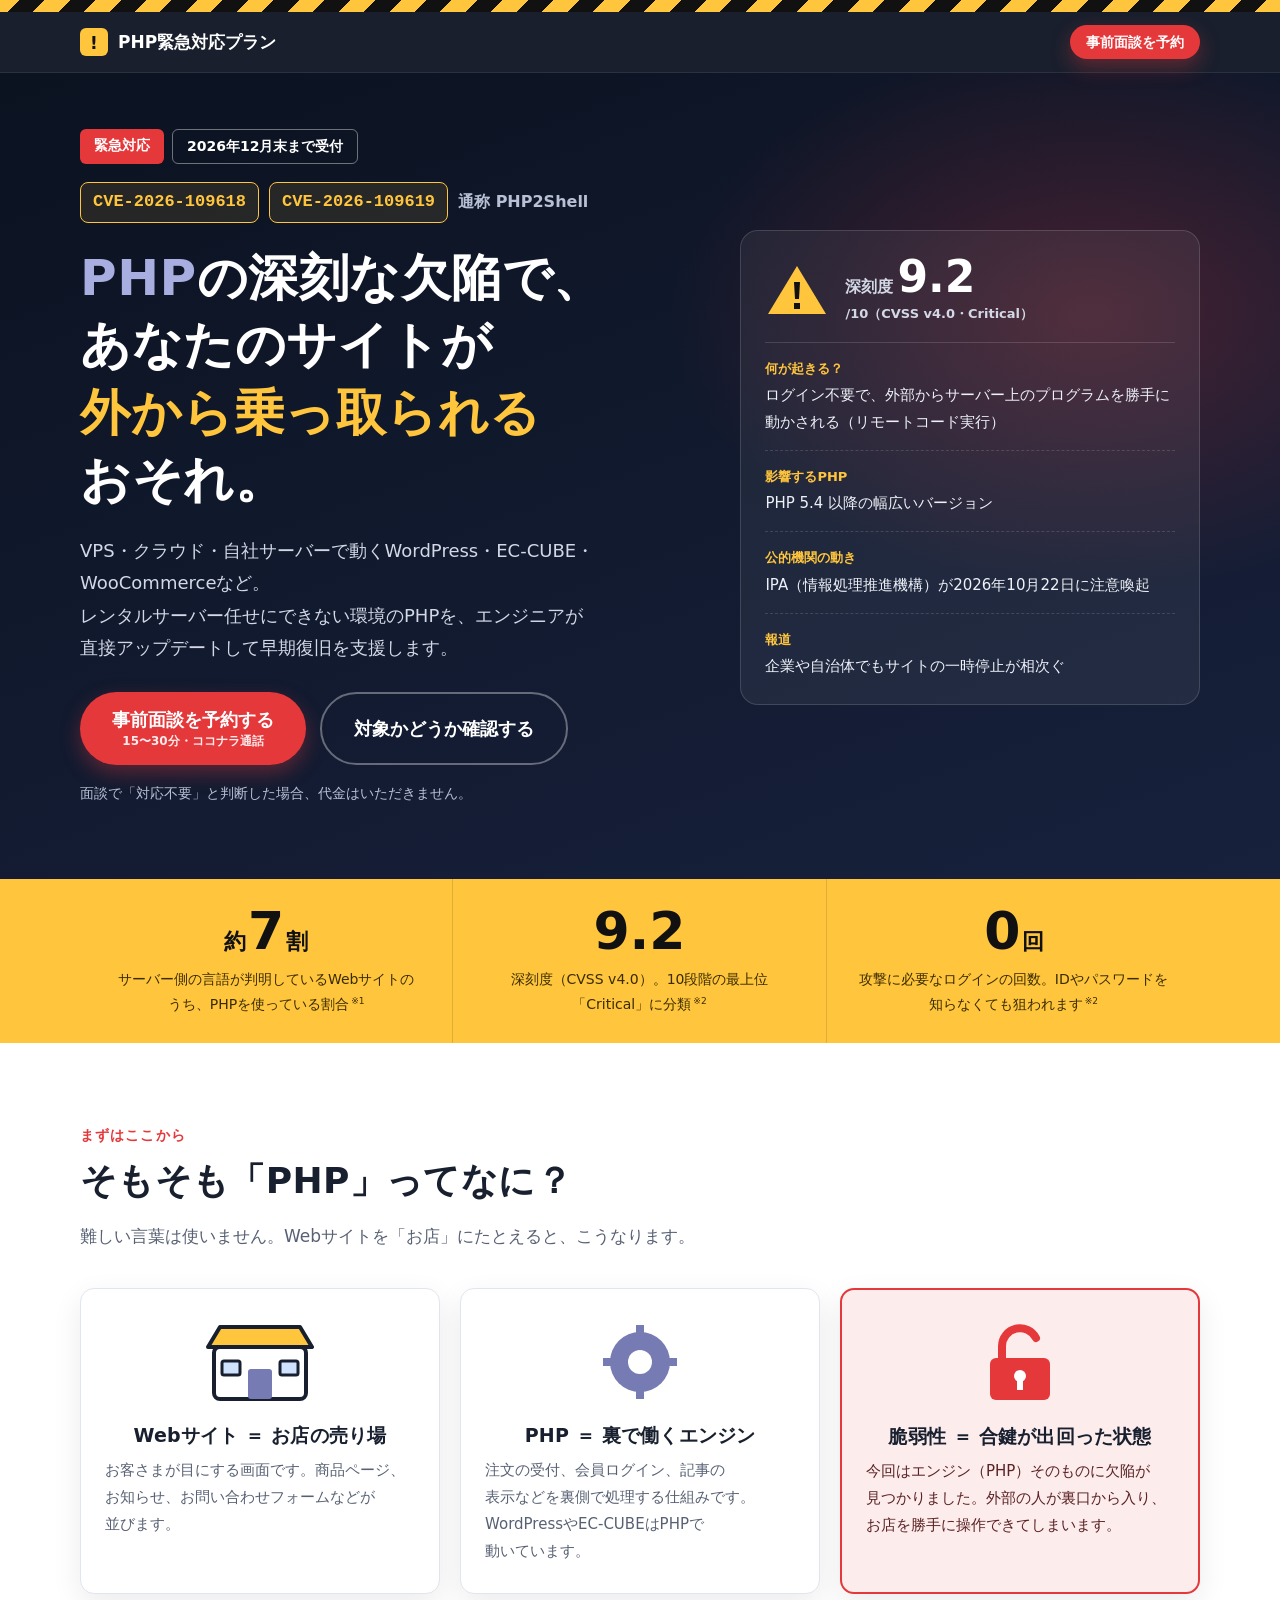
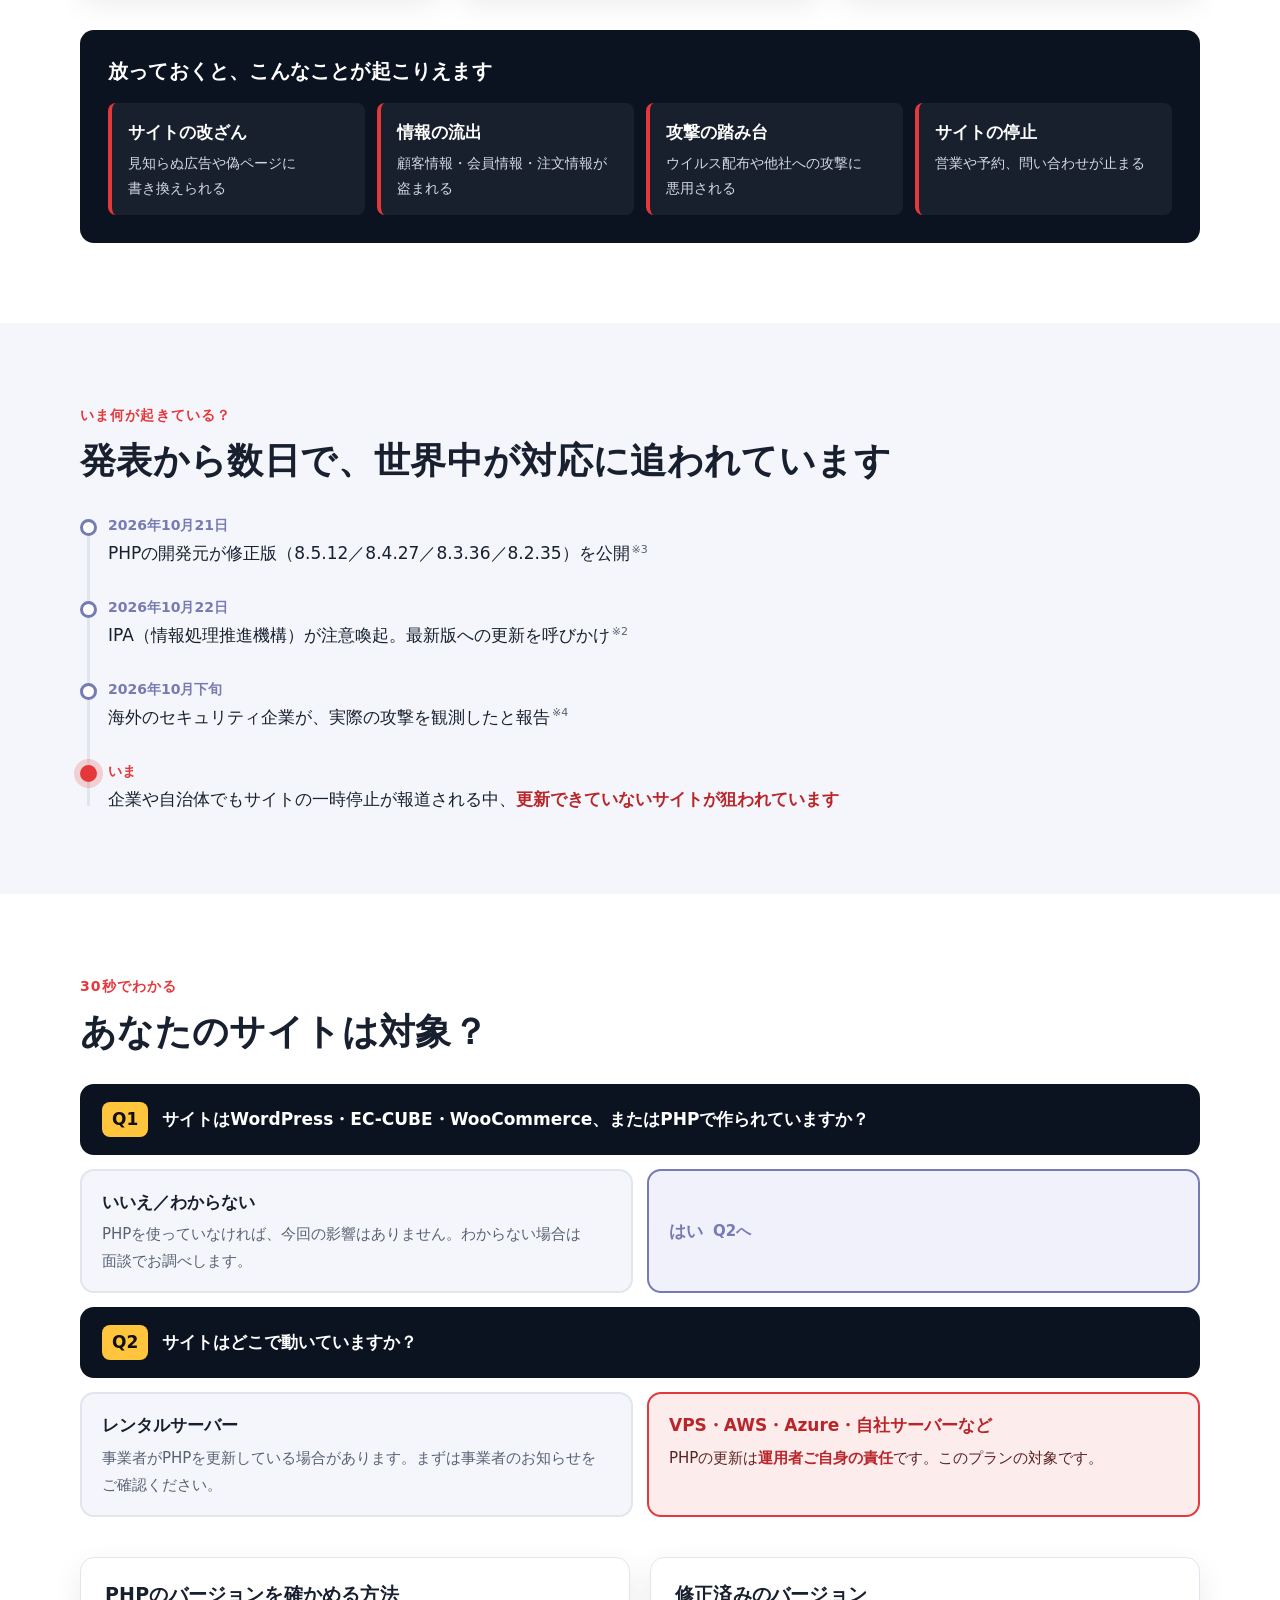
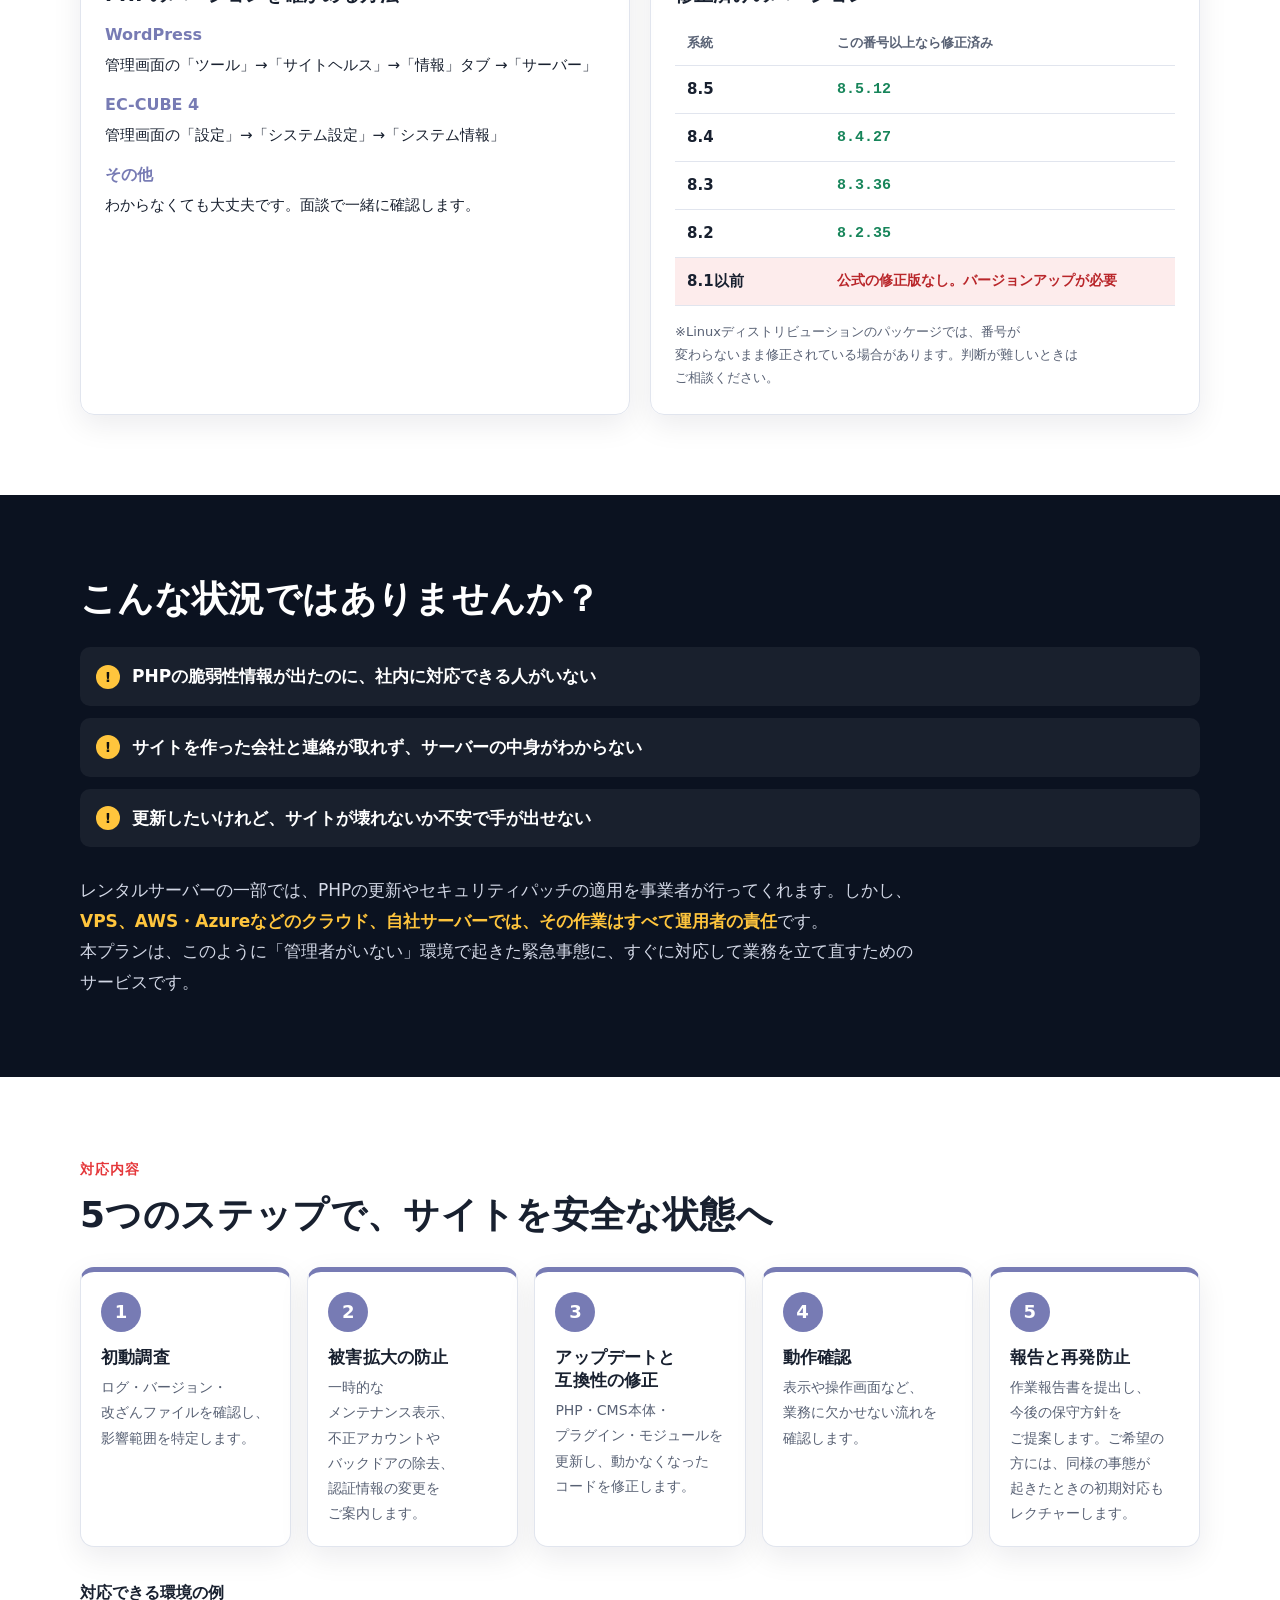
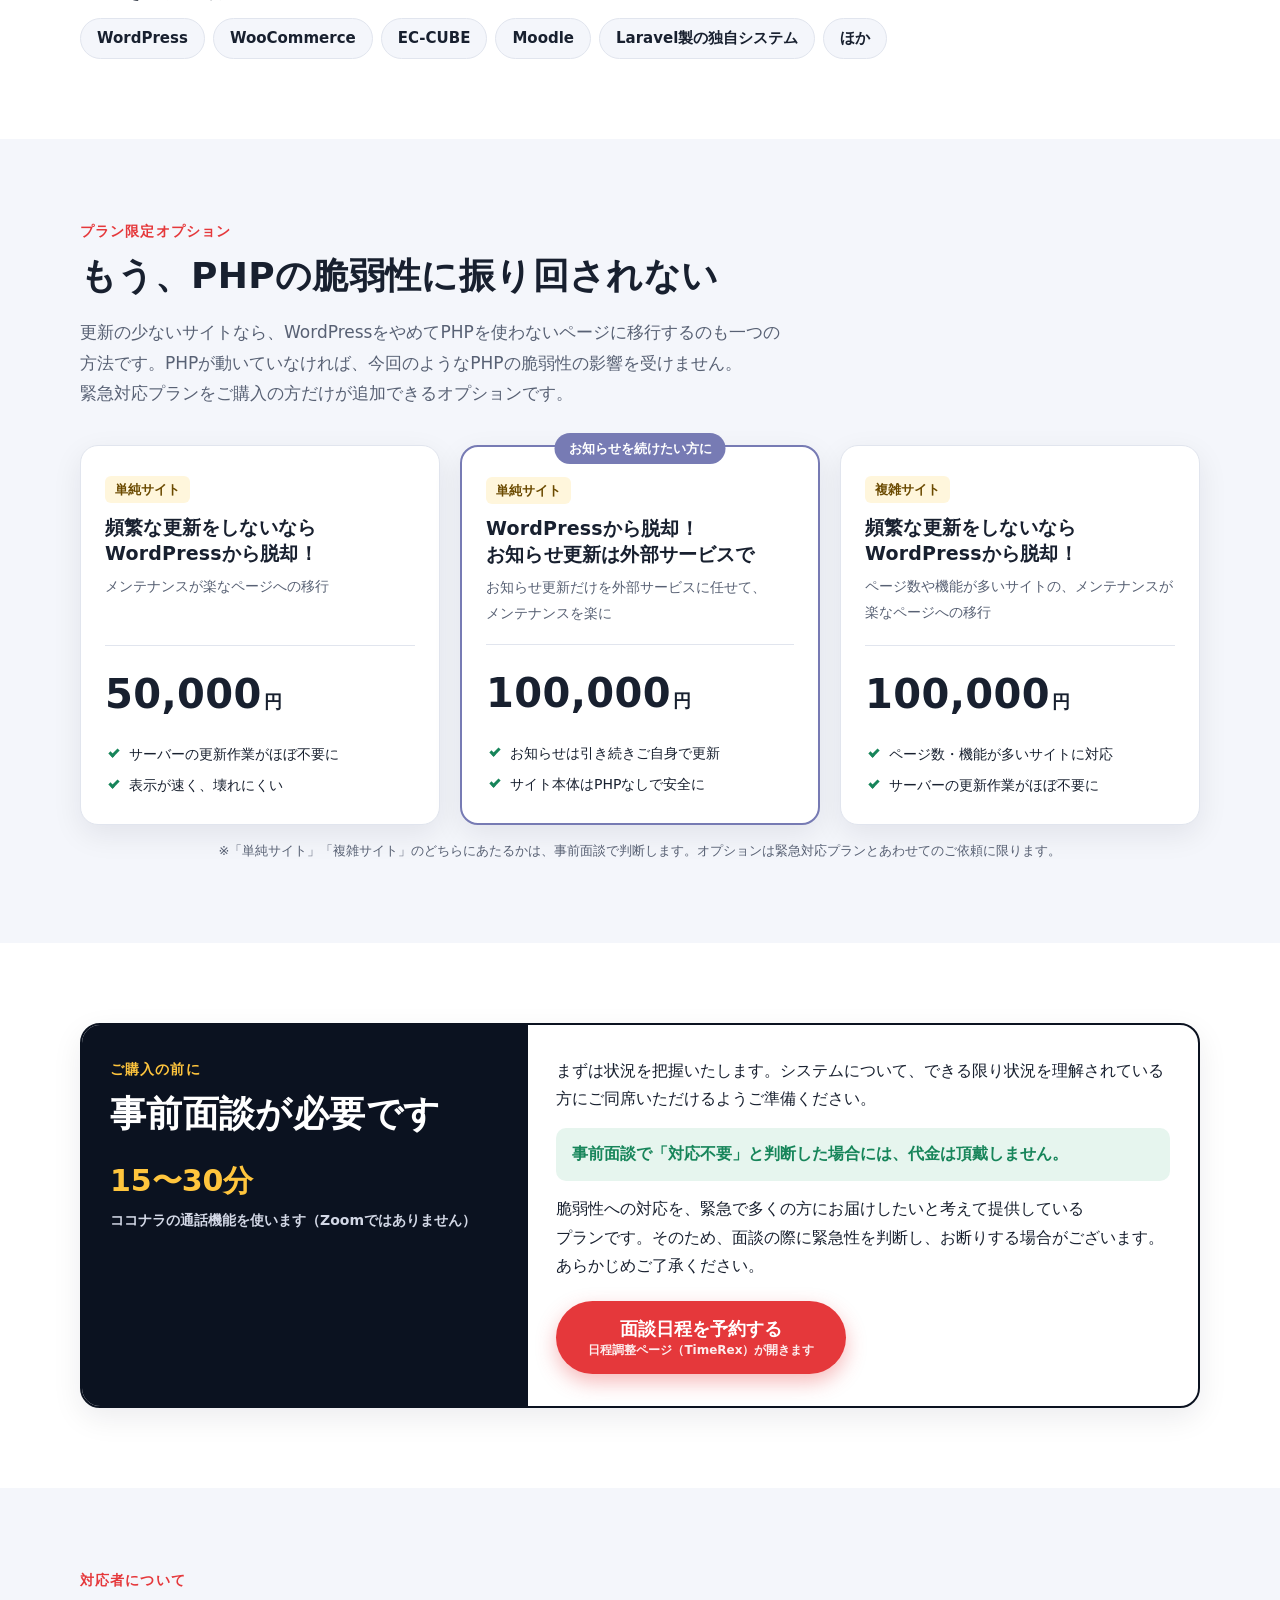
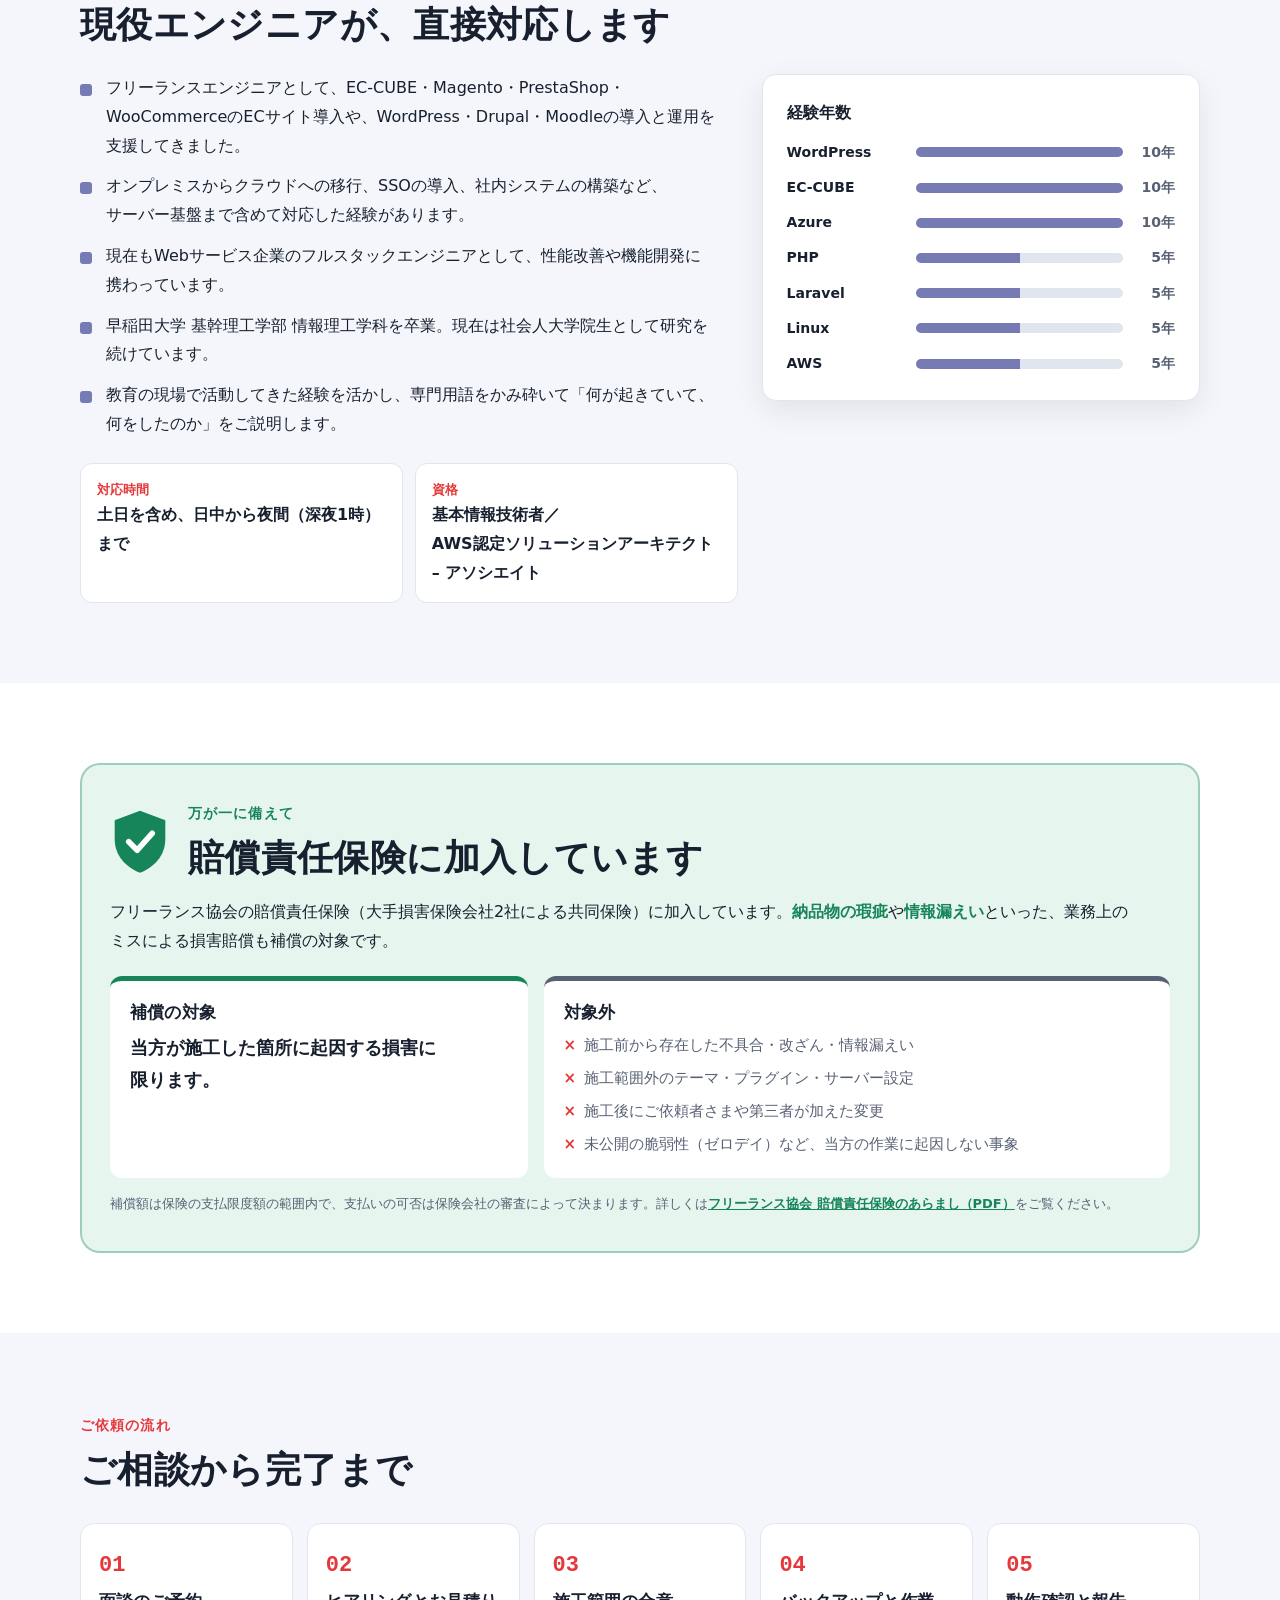
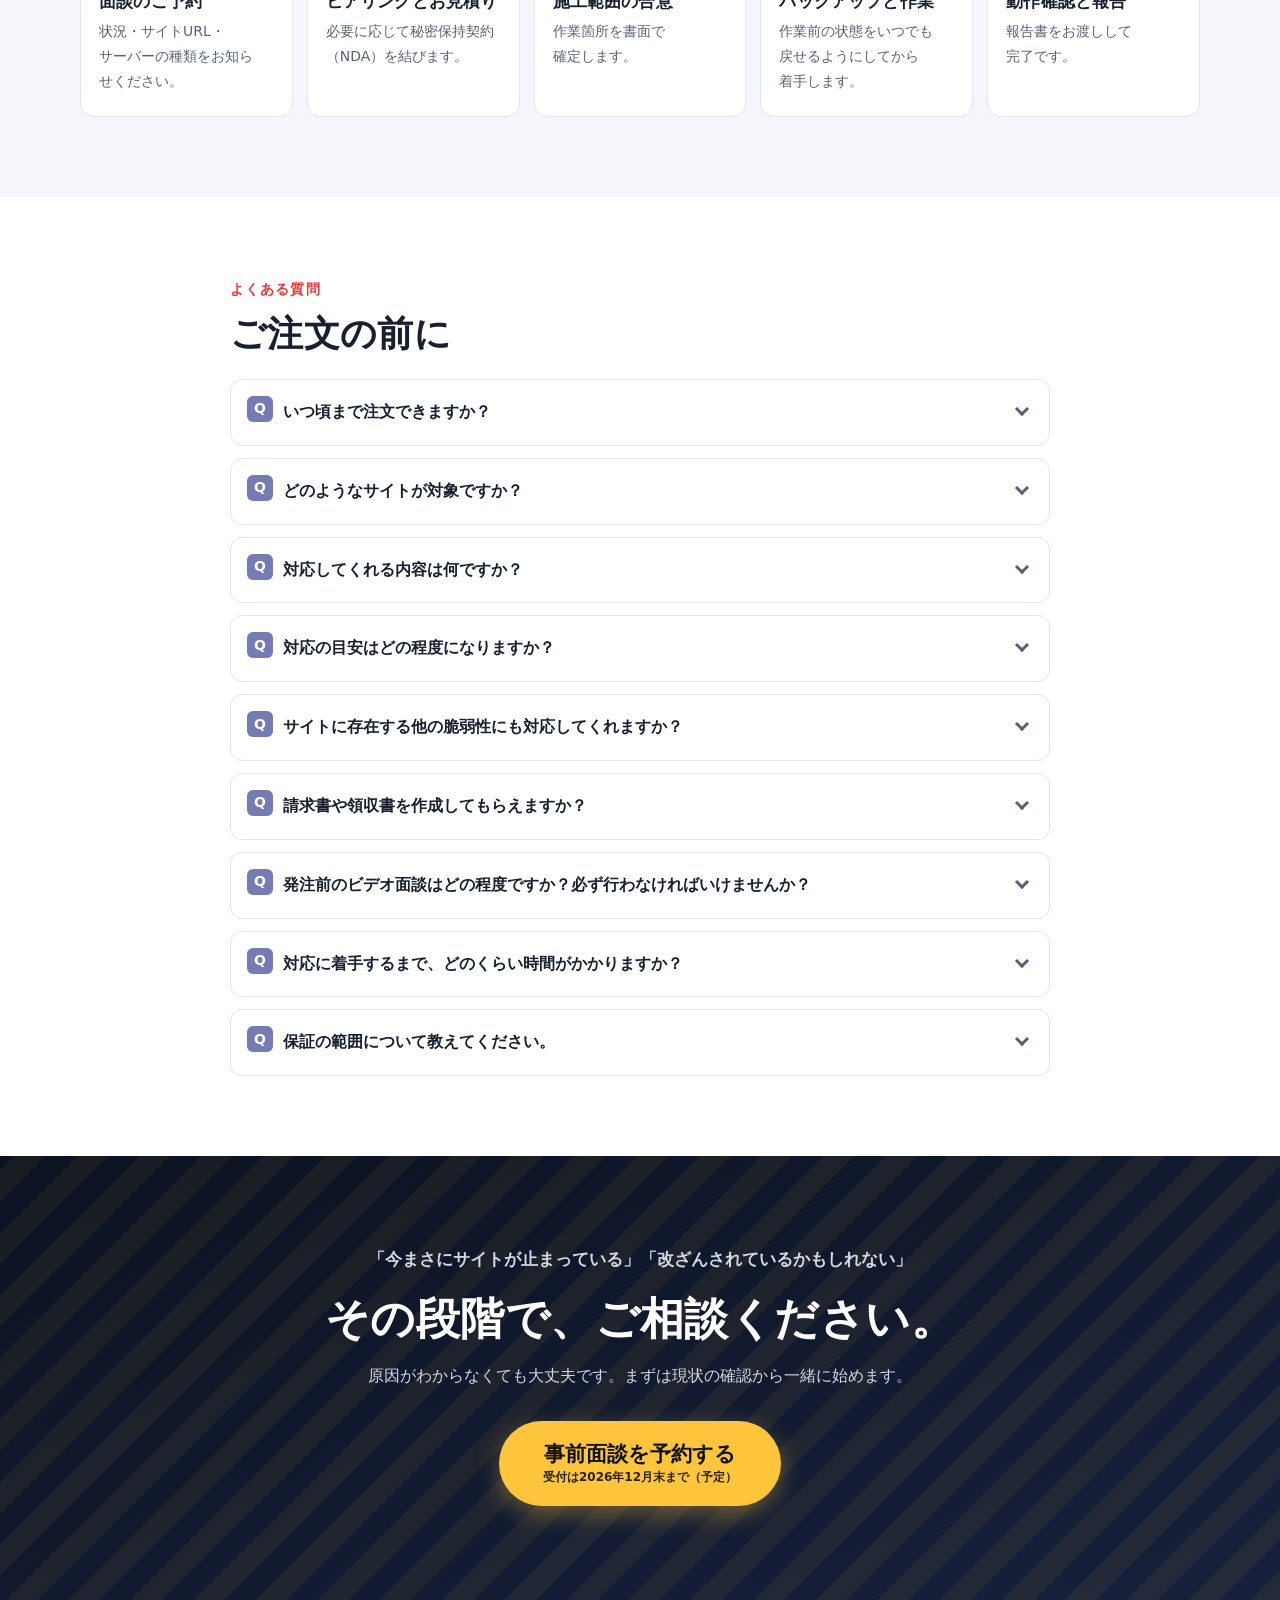
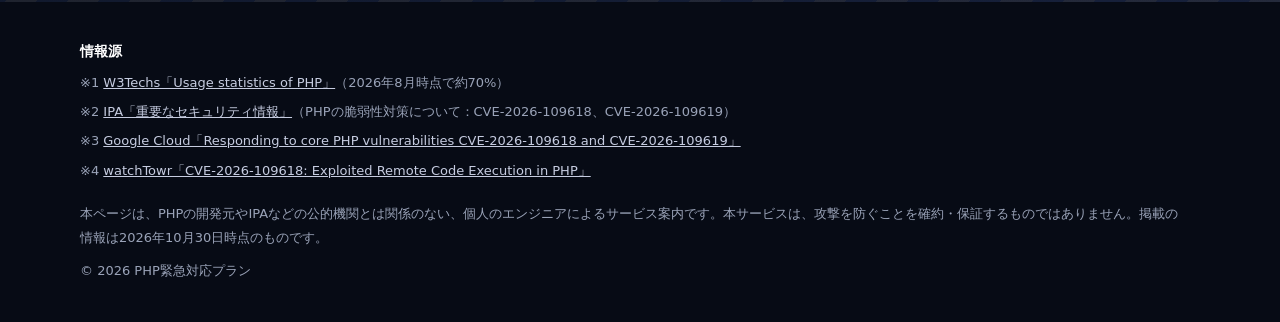
==== index.html @ 7d3df24c "PHP脆弱性（PHP2Shell）緊急対応プランのランディングページを追加 JavaScriptを使わない静的サイト。CSPでスクリプト実行・外部読み込み・外部送信を禁止。  Co-Authored-" ====
<!doctype html>
<html lang="ja">
<head>
<meta charset="utf-8">
<meta name="viewport" content="width=device-width, initial-scale=1">
<meta http-equiv="Content-Security-Policy" content="default-src 'none'; style-src 'self'; img-src 'self'; script-src 'none'; object-src 'none'; frame-src 'none'; connect-src 'none'; font-src 'none'; media-src 'none'; manifest-src 'none'; worker-src 'none'; base-uri 'none'; form-action 'none'; upgrade-insecure-requests">
<meta name="referrer" content="strict-origin-when-cross-origin">
<meta name="format-detection" content="telephone=no">
<title>PHP脆弱性 緊急対応プラン｜PHP2Shell（CVE-2026-109618／CVE-2026-109619）</title>
<meta name="description" content="PHPの深刻な脆弱性「PHP2Shell」（CVE-2026-109618、CVE-2026-109619）への緊急対応プラン。VPS・クラウド・自社サーバーで動くWordPress、EC-CUBE、WooCommerceなどのPHPを、エンジニアが直接アップデートして早期復旧を支援します。">
<meta property="og:type" content="website">
<meta property="og:title" content="PHP脆弱性 緊急対応プラン｜PHP2Shell">
<meta property="og:description" content="VPS・クラウド・自社サーバーで動くWordPress／EC-CUBE／WooCommerceのPHPを、エンジニアが直接アップデート。賠償責任保険加入済み。">
<meta property="og:url" content="https://kackey621.github.io/php2shell-emergency/">
<meta property="og:image" content="https://kackey621.github.io/php2shell-emergency/assets/ogp.png">
<meta property="og:locale" content="ja_JP">
<meta name="twitter:card" content="summary_large_image">
<link rel="icon" href="assets/favicon.svg" type="image/svg+xml">
<link rel="stylesheet" href="style.css">
</head>
<body>

<div class="stripe" aria-hidden="true"></div>

<header class="site-header">
  <div class="wrap header-inner">
    <a class="logo" href="#top"><span class="logo-mark" aria-hidden="true">!</span>PHP緊急対応プラン</a>
    <a class="btn btn-sm btn-red" href="https://timerex.net/s/a.kusama_002f/bc2dfae4" target="_blank" rel="noopener noreferrer">事前面談を予約</a>
  </div>
</header>

<main id="top">

  <!-- ヒーロー -->
  <section class="hero">
    <div class="wrap hero-grid">
      <div class="hero-copy">
        <p class="hero-badges">
          <span class="tag tag-red">緊急対応</span>
          <span class="tag tag-outline">2026年12月末まで受付</span>
        </p>
        <p class="cve-row">
          <span class="cve">CVE-2026-109618</span>
          <span class="cve">CVE-2026-109619</span>
          <span class="cve-alias">通称 PHP2Shell</span>
        </p>
        <h1><span class="nb"><span class="php">PHP</span>の深刻な欠陥で、</span><span class="nb">あなたのサイトが</span><span class="nb"><em>外から乗っ取られる</em>おそれ。</span></h1>
        <p class="hero-lead">VPS・クラウド・自社サーバーで動くWordPress・EC-CUBE・WooCommerceなど。<br class="pc">レンタルサーバー任せにできない環境のPHPを、エンジニアが直接アップデートして早期復旧を支援します。</p>
        <div class="hero-cta">
          <a class="btn btn-lg btn-red" href="https://timerex.net/s/a.kusama_002f/bc2dfae4" target="_blank" rel="noopener noreferrer">事前面談を予約する<small>15〜30分・ココナラ通話</small></a>
          <a class="btn btn-lg btn-ghost" href="#check">対象かどうか確認する</a>
        </div>
        <p class="hero-note">面談で「対応不要」と判断した場合、代金はいただきません。</p>
      </div>

      <aside class="alert-card" aria-label="脆弱性の概要">
        <div class="alert-head">
          <svg class="alert-icon" viewBox="0 0 64 56" aria-hidden="true"><path class="tri" d="M32 4 61 52H3Z"/><path class="bang" d="M29 20h6l-1 17h-4zM29 41h6v6h-6z"/></svg>
          <p>深刻度<strong>9.2</strong><span>/10（CVSS v4.0・Critical）</span></p>
        </div>
        <dl class="alert-list">
          <div><dt>何が起きる？</dt><dd>ログイン不要で、外部からサーバー上のプログラムを勝手に動かされる（リモートコード実行）</dd></div>
          <div><dt>影響するPHP</dt><dd>PHP 5.4 以降の幅広いバージョン</dd></div>
          <div><dt>公的機関の動き</dt><dd>IPA（情報処理推進機構）が2026年10月22日に注意喚起</dd></div>
          <div><dt>報道</dt><dd>企業や自治体でもサイトの一時停止が相次ぐ</dd></div>
        </dl>
      </aside>
    </div>
  </section>

  <!-- 数字 -->
  <section class="stats" aria-label="数字で見る状況">
    <div class="wrap stats-grid">
      <div class="stat"><p class="stat-num">約<b>7</b>割</p><p class="stat-label">サーバー側の言語が判明しているWebサイトのうち、PHPを使っている割合<sup><a href="#src-w3techs">※1</a></sup></p></div>
      <div class="stat"><p class="stat-num"><b>9.2</b></p><p class="stat-label">深刻度（CVSS v4.0）。10段階の最上位「Critical」に分類<sup><a href="#src-ipa">※2</a></sup></p></div>
      <div class="stat"><p class="stat-num"><b>0</b>回</p><p class="stat-label">攻撃に必要なログインの回数。IDやパスワードを知らなくても狙われます<sup><a href="#src-ipa">※2</a></sup></p></div>
    </div>
  </section>

  <!-- PHPとは -->
  <section class="section" id="about">
    <div class="wrap">
      <p class="eyebrow">まずはここから</p>
      <h2>そもそも「PHP」ってなに？</h2>
      <p class="section-lead">難しい言葉は使いません。Webサイトを「お店」にたとえると、こうなります。</p>
      <div class="explain-grid">
        <article class="explain">
          <svg viewBox="0 0 120 90" aria-hidden="true"><rect class="s-line" x="14" y="30" width="92" height="52" rx="6"/><path class="s-amber" d="M8 30 20 10h80l12 20Z"/><rect class="s-fill" x="48" y="52" width="24" height="30" rx="3"/><rect class="s-fill2" x="22" y="44" width="18" height="14" rx="2"/><rect class="s-fill2" x="80" y="44" width="18" height="14" rx="2"/></svg>
          <h3>Webサイト ＝ お店の売り場</h3>
          <p>お客さまが目にする画面です。商品ページ、お知らせ、お問い合わせフォームなどが並びます。</p>
        </article>
        <article class="explain">
          <svg viewBox="0 0 120 90" aria-hidden="true"><circle class="s-php" cx="60" cy="45" r="30"/><circle class="s-white" cx="60" cy="45" r="12"/><path class="s-php" d="M56 8h8v10h-8zM56 72h8v10h-8zM23 41h10v8H23zM87 41h10v8H87z"/></svg>
          <h3>PHP ＝ 裏で働くエンジン</h3>
          <p>注文の受付、会員ログイン、記事の表示などを裏側で処理する仕組みです。WordPressやEC-CUBEはPHPで動いています。</p>
        </article>
        <article class="explain explain-danger">
          <svg viewBox="0 0 120 90" aria-hidden="true"><rect class="s-red" x="30" y="40" width="60" height="42" rx="6"/><path class="s-red-line" d="M42 40V28a18 18 0 0 1 34-8"/><circle class="s-white" cx="60" cy="58" r="6"/><path class="s-white" d="M57 60h6v12h-6z"/></svg>
          <h3>脆弱性 ＝ 合鍵が出回った状態</h3>
          <p>今回はエンジン（PHP）そのものに欠陥が見つかりました。外部の人が裏口から入り、お店を勝手に操作できてしまいます。</p>
        </article>
      </div>

      <div class="risk-box">
        <h3>放っておくと、こんなことが起こりえます</h3>
        <ul class="risk-list">
          <li><b>サイトの改ざん</b>見知らぬ広告や偽ページに書き換えられる</li>
          <li><b>情報の流出</b>顧客情報・会員情報・注文情報が盗まれる</li>
          <li><b>攻撃の踏み台</b>ウイルス配布や他社への攻撃に悪用される</li>
          <li><b>サイトの停止</b>営業や予約、問い合わせが止まる</li>
        </ul>
      </div>
    </div>
  </section>

  <!-- タイムライン -->
  <section class="section section-tint">
    <div class="wrap">
      <p class="eyebrow">いま何が起きている？</p>
      <h2>発表から数日で、世界中が対応に追われています</h2>
      <ol class="timeline">
        <li><time datetime="2026-10-21">2026年10月21日</time><p>PHPの開発元が修正版（8.5.12／8.4.27／8.3.36／8.2.35）を公開<sup><a href="#src-fix">※3</a></sup></p></li>
        <li><time datetime="2026-10-22">2026年10月22日</time><p>IPA（情報処理推進機構）が注意喚起。最新版への更新を呼びかけ<sup><a href="#src-ipa">※2</a></sup></p></li>
        <li><time datetime="2026-10">2026年10月下旬</time><p>海外のセキュリティ企業が、実際の攻撃を観測したと報告<sup><a href="#src-watchtowr">※4</a></sup></p></li>
        <li class="now"><time>いま</time><p>企業や自治体でもサイトの一時停止が報道される中、<b>更新できていないサイトが狙われています</b></p></li>
      </ol>
    </div>
  </section>

  <!-- 対象チェック -->
  <section class="section" id="check">
    <div class="wrap">
      <p class="eyebrow">30秒でわかる</p>
      <h2>あなたのサイトは対象？</h2>
      <div class="flow">
        <div class="flow-q"><span class="flow-num">Q1</span>サイトはWordPress・EC-CUBE・WooCommerce、またはPHPで作られていますか？</div>
        <div class="flow-branch">
          <div class="flow-a flow-ok"><b>いいえ／わからない</b>PHPを使っていなければ、今回の影響はありません。わからない場合は面談でお調べします。</div>
          <div class="flow-a flow-next"><b>はい</b>Q2へ</div>
        </div>
        <div class="flow-q"><span class="flow-num">Q2</span>サイトはどこで動いていますか？</div>
        <div class="flow-branch">
          <div class="flow-a flow-ok"><b>レンタルサーバー</b>事業者がPHPを更新している場合があります。まずは事業者のお知らせをご確認ください。</div>
          <div class="flow-a flow-alert"><b>VPS・AWS・Azure・自社サーバーなど</b>PHPの更新は<em>運用者ご自身の責任</em>です。このプランの対象です。</div>
        </div>
      </div>

      <div class="version-grid">
        <div class="version-card">
          <h3>PHPのバージョンを確かめる方法</h3>
          <dl class="howto">
            <dt>WordPress</dt><dd>管理画面の「ツール」→「サイトヘルス」→「情報」タブ →「サーバー」</dd>
            <dt>EC-CUBE 4</dt><dd>管理画面の「設定」→「システム設定」→「システム情報」</dd>
            <dt>その他</dt><dd>わからなくても大丈夫です。面談で一緒に確認します。</dd>
          </dl>
        </div>
        <div class="version-card">
          <h3>修正済みのバージョン</h3>
          <table class="vtable">
            <thead><tr><th scope="col">系統</th><th scope="col">この番号以上なら修正済み</th></tr></thead>
            <tbody>
              <tr><td>8.5</td><td>8.5.12</td></tr>
              <tr><td>8.4</td><td>8.4.27</td></tr>
              <tr><td>8.3</td><td>8.3.36</td></tr>
              <tr><td>8.2</td><td>8.2.35</td></tr>
              <tr class="bad"><td>8.1以前</td><td>公式の修正版なし。バージョンアップが必要</td></tr>
            </tbody>
          </table>
          <p class="fine">※Linuxディストリビューションのパッケージでは、番号が変わらないまま修正されている場合があります。判断が難しいときはご相談ください。</p>
        </div>
      </div>
    </div>
  </section>

  <!-- こんな状況 -->
  <section class="section section-dark">
    <div class="wrap">
      <h2>こんな状況ではありませんか？</h2>
      <ul class="worry-list">
        <li>PHPの脆弱性情報が出たのに、社内に対応できる人がいない</li>
        <li>サイトを作った会社と連絡が取れず、サーバーの中身がわからない</li>
        <li>更新したいけれど、サイトが壊れないか不安で手が出せない</li>
      </ul>
      <p class="dark-lead">レンタルサーバーの一部では、PHPの更新やセキュリティパッチの適用を事業者が行ってくれます。しかし、<strong>VPS、AWS・Azureなどのクラウド、自社サーバーでは、その作業はすべて運用者の責任</strong>です。<br>本プランは、このように「管理者がいない」環境で起きた緊急事態に、すぐに対応して業務を立て直すためのサービスです。</p>
    </div>
  </section>

  <!-- 対応内容 -->
  <section class="section" id="service">
    <div class="wrap">
      <p class="eyebrow">対応内容</p>
      <h2>5つのステップで、サイトを安全な状態へ</h2>
      <ol class="steps">
        <li><span class="step-num">1</span><div><h3>初動調査</h3><p>ログ・バージョン・改ざんファイルを確認し、影響範囲を特定します。</p></div></li>
        <li><span class="step-num">2</span><div><h3>被害拡大の防止</h3><p>一時的なメンテナンス表示、不正アカウントやバックドアの除去、認証情報の変更をご案内します。</p></div></li>
        <li><span class="step-num">3</span><div><h3>アップデートと互換性の修正</h3><p>PHP・CMS本体・プラグイン・モジュールを更新し、動かなくなったコードを修正します。</p></div></li>
        <li><span class="step-num">4</span><div><h3>動作確認</h3><p>表示や操作画面など、業務に欠かせない流れを確認します。</p></div></li>
        <li><span class="step-num">5</span><div><h3>報告と再発防止</h3><p>作業報告書を提出し、今後の保守方針をご提案します。ご希望の方には、同様の事態が起きたときの初期対応もレクチャーします。</p></div></li>
      </ol>
      <div class="env">
        <p class="env-title">対応できる環境の例</p>
        <ul class="chips">
          <li>WordPress</li><li>WooCommerce</li><li>EC-CUBE</li><li>Moodle</li><li>Laravel製の独自システム</li><li>ほか</li>
        </ul>
      </div>
    </div>
  </section>

  <!-- オプション -->
  <section class="section section-tint" id="options">
    <div class="wrap">
      <p class="eyebrow">プラン限定オプション</p>
      <h2>もう、PHPの脆弱性に振り回されない</h2>
      <p class="section-lead">更新の少ないサイトなら、WordPressをやめてPHPを使わないページに移行するのも一つの方法です。PHPが動いていなければ、今回のようなPHPの脆弱性の影響を受けません。<br>緊急対応プランをご購入の方だけが追加できるオプションです。</p>
      <div class="price-grid">
        <article class="price-card">
          <p class="price-type">単純サイト</p>
          <h3>頻繁な更新をしないなら<br>WordPressから脱却！</h3>
          <p class="price-sub">メンテナンスが楽なページへの移行</p>
          <p class="price"><b>50,000</b>円</p>
          <ul class="price-points"><li>サーバーの更新作業がほぼ不要に</li><li>表示が速く、壊れにくい</li></ul>
        </article>
        <article class="price-card price-featured">
          <p class="price-ribbon">お知らせを続けたい方に</p>
          <p class="price-type">単純サイト</p>
          <h3>WordPressから脱却！<br>お知らせ更新は外部サービスで</h3>
          <p class="price-sub">お知らせ更新だけを外部サービスに任せて、メンテナンスを楽に</p>
          <p class="price"><b>100,000</b>円</p>
          <ul class="price-points"><li>お知らせは引き続きご自身で更新</li><li>サイト本体はPHPなしで安全に</li></ul>
        </article>
        <article class="price-card">
          <p class="price-type">複雑サイト</p>
          <h3>頻繁な更新をしないなら<br>WordPressから脱却！</h3>
          <p class="price-sub">ページ数や機能が多いサイトの、メンテナンスが楽なページへの移行</p>
          <p class="price"><b>100,000</b>円</p>
          <ul class="price-points"><li>ページ数・機能が多いサイトに対応</li><li>サーバーの更新作業がほぼ不要に</li></ul>
        </article>
      </div>
      <p class="fine center">※「単純サイト」「複雑サイト」のどちらにあたるかは、事前面談で判断します。オプションは緊急対応プランとあわせてのご依頼に限ります。</p>
    </div>
  </section>

  <!-- 事前面談 -->
  <section class="section" id="interview">
    <div class="wrap">
      <div class="interview">
        <div class="interview-head">
          <p class="eyebrow">ご購入の前に</p>
          <h2>事前面談が必要です</h2>
          <p class="interview-time">15〜30分<span>ココナラの通話機能を使います（Zoomではありません）</span></p>
        </div>
        <div class="interview-body">
          <p>まずは状況を把握いたします。システムについて、できる限り状況を理解されている方にご同席いただけるようご準備ください。</p>
          <p class="interview-free">事前面談で「対応不要」と判断した場合には、代金は頂戴しません。</p>
          <p>脆弱性への対応を、緊急で多くの方にお届けしたいと考えて提供しているプランです。そのため、面談の際に緊急性を判断し、お断りする場合がございます。あらかじめご了承ください。</p>
          <a class="btn btn-lg btn-red" href="https://timerex.net/s/a.kusama_002f/bc2dfae4" target="_blank" rel="noopener noreferrer">面談日程を予約する<small>日程調整ページ（TimeRex）が開きます</small></a>
        </div>
      </div>
    </div>
  </section>

  <!-- 対応者 -->
  <section class="section section-tint" id="profile">
    <div class="wrap">
      <p class="eyebrow">対応者について</p>
      <h2>現役エンジニアが、直接対応します</h2>
      <div class="profile-grid">
        <div class="profile-main">
          <ul class="profile-list">
            <li>フリーランスエンジニアとして、EC-CUBE・Magento・PrestaShop・WooCommerceのECサイト導入や、WordPress・Drupal・Moodleの導入と運用を支援してきました。</li>
            <li>オンプレミスからクラウドへの移行、SSOの導入、社内システムの構築など、サーバー基盤まで含めて対応した経験があります。</li>
            <li>現在もWebサービス企業のフルスタックエンジニアとして、性能改善や機能開発に携わっています。</li>
            <li>早稲田大学 基幹理工学部 情報理工学科を卒業。現在は社会人大学院生として研究を続けています。</li>
            <li>教育の現場で活動してきた経験を活かし、専門用語をかみ砕いて「何が起きていて、何をしたのか」をご説明します。</li>
          </ul>
          <div class="profile-facts">
            <div><p class="fact-label">対応時間</p><p class="fact-value">土日を含め、日中から夜間（深夜1時）まで</p></div>
            <div><p class="fact-label">資格</p><p class="fact-value">基本情報技術者／AWS認定ソリューションアーキテクト – アソシエイト</p></div>
          </div>
        </div>
        <div class="skill-card">
          <p class="skill-title">経験年数</p>
          <ul class="skills">
            <li><span>WordPress</span><span class="bar bar-10"></span><b>10年</b></li>
            <li><span>EC-CUBE</span><span class="bar bar-10"></span><b>10年</b></li>
            <li><span>Azure</span><span class="bar bar-10"></span><b>10年</b></li>
            <li><span>PHP</span><span class="bar bar-5"></span><b>5年</b></li>
            <li><span>Laravel</span><span class="bar bar-5"></span><b>5年</b></li>
            <li><span>Linux</span><span class="bar bar-5"></span><b>5年</b></li>
            <li><span>AWS</span><span class="bar bar-5"></span><b>5年</b></li>
          </ul>
        </div>
      </div>
    </div>
  </section>

  <!-- 保険 -->
  <section class="section" id="insurance">
    <div class="wrap">
      <div class="insurance">
        <div class="insurance-head">
          <svg class="shield" viewBox="0 0 64 72" aria-hidden="true"><path class="sh" d="M32 3 59 13v20c0 18-12 30-27 36C17 63 5 51 5 33V13Z"/><path class="ck" d="m20 36 9 9 16-18"/></svg>
          <div>
            <p class="eyebrow">万が一に備えて</p>
            <h2>賠償責任保険に加入しています</h2>
          </div>
        </div>
        <p>フリーランス協会の賠償責任保険（大手損害保険会社2社による共同保険）に加入しています。<strong>納品物の瑕疵</strong>や<strong>情報漏えい</strong>といった、業務上のミスによる損害賠償も補償の対象です。</p>
        <div class="cover-grid">
          <div class="cover cover-yes">
            <h3>補償の対象</h3>
            <p>当方が施工した箇所に起因する損害に限ります。</p>
          </div>
          <div class="cover cover-no">
            <h3>対象外</h3>
            <ul>
              <li>施工前から存在した不具合・改ざん・情報漏えい</li>
              <li>施工範囲外のテーマ・プラグイン・サーバー設定</li>
              <li>施工後にご依頼者さまや第三者が加えた変更</li>
              <li>未公開の脆弱性（ゼロデイ）など、当方の作業に起因しない事象</li>
            </ul>
          </div>
        </div>
        <p class="fine">補償額は保険の支払限度額の範囲内で、支払いの可否は保険会社の審査によって決まります。詳しくは<a href="https://www.freelance-jp.org/pdf/aramashi.pdf" target="_blank" rel="noopener noreferrer">フリーランス協会 賠償責任保険のあらまし（PDF）</a>をご覧ください。</p>
      </div>
    </div>
  </section>

  <!-- 流れ -->
  <section class="section section-tint" id="flow">
    <div class="wrap">
      <p class="eyebrow">ご依頼の流れ</p>
      <h2>ご相談から完了まで</h2>
      <ol class="flow-steps">
        <li><span>01</span><h3>面談のご予約</h3><p>状況・サイトURL・サーバーの種類をお知らせください。</p></li>
        <li><span>02</span><h3>ヒアリングとお見積り</h3><p>必要に応じて秘密保持契約（NDA）を結びます。</p></li>
        <li><span>03</span><h3>施工範囲の合意</h3><p>作業箇所を書面で確定します。</p></li>
        <li><span>04</span><h3>バックアップと作業</h3><p>作業前の状態をいつでも戻せるようにしてから着手します。</p></li>
        <li><span>05</span><h3>動作確認と報告</h3><p>報告書をお渡しして完了です。</p></li>
      </ol>
    </div>
  </section>

  <!-- FAQ -->
  <section class="section" id="faq">
    <div class="wrap wrap-narrow">
      <p class="eyebrow">よくある質問</p>
      <h2>ご注文の前に</h2>
      <div class="faq">
        <details>
          <summary>いつ頃まで注文できますか？</summary>
          <div class="faq-a">
            <p>2026年12月末までを予定しています。</p>
            <p>PHPにおける複数の脆弱性（CVE-2026-109618、CVE-2026-109619）に基づく緊急対応プランです。多くのサイトを復旧させるための価格設定としています。責任を持って対応するために有償としつつ、安価で提供することでサイトの復旧に貢献したいと考えております。</p>
            <p>なお、新たな脅威・脆弱性の勧告によっては、期限を延長する可能性があります。</p>
          </div>
        </details>
        <details>
          <summary>どのようなサイトが対象ですか？</summary>
          <div class="faq-a">
            <p>地方自治体・行政・団体をはじめとする公的機関から、民間企業・中小企業のサイト・サービスまでを対象としています。</p>
            <p>ただし、違法性のあるサイト、技術上対応が困難と判断したサイト、閲覧者が攻撃などを受けかねないプログラムを設置しているサイトは、一律にお断りします。</p>
            <p>また、既存サイト自体がサポートしていないバージョンである場合や、脆弱性が数多くPHPのバージョンアップでは対応できない場合には、最小限の対応をご提案するか、契約中でも中止させていただく場合がございます。その場合には、満額の報酬を受領させていただくか、現状に復帰したうえで代金の請求を停止させていただく対応となります。</p>
          </div>
        </details>
        <details>
          <summary>対応してくれる内容は何ですか？</summary>
          <div class="faq-a">
            <p>今回問題となっているのは、PHPのバージョンにおける脆弱性です。PHPのバージョンを、脆弱性のないバージョンに引き上げます。</p>
            <p>ご希望の方には、今後同様の事態や攻撃が疑われる状況が生じた際に、システム運用者が行える初期対応をレクチャーします。</p>
            <p>また、無償提供の範囲で可能な対応であれば、既存システムに存在する、攻撃される可能性のある箇所を塞ぎます。ただし、攻撃を防ぐことを確約・保証するものではありません。</p>
          </div>
        </details>
        <details>
          <summary>対応の目安はどの程度になりますか？</summary>
          <div class="faq-a">
            <p>通常の会社員業務と並行して受注いたしますので、お時間を要します。それでも、できる限り早い対応を心がけております。</p>
            <p>週末などであれば最短即日、平日などであれば数日から1週間程度を目安としていただくことをおすすめします。</p>
            <p>受注状況やサイトの内容によっては、さらにお時間をいただく場合もありますので、ご了承ください。</p>
          </div>
        </details>
        <details>
          <summary>サイトに存在する他の脆弱性にも対応してくれますか？</summary>
          <div class="faq-a">
            <p>恐れ入りますが、2026年10月以降にIPA（独立行政法人情報処理推進機構）が「重要なセキュリティ情報」として発表している内容以外には対応いたしません。重複した対応が必要な場合には、他のプランや他のベンダーをご紹介させていただきます。</p>
          </div>
        </details>
        <details>
          <summary>請求書や領収書を作成してもらえますか？</summary>
          <div class="faq-a">
            <p>ココナラ経由でご注文いただいた場合には、受領する報酬に限り発行いたします。</p>
            <p>ただし、インボイス制度には対応していませんので、ご注意ください。</p>
          </div>
        </details>
        <details>
          <summary>発注前のビデオ面談はどの程度ですか？必ず行わなければいけませんか？</summary>
          <div class="faq-a">
            <p>15分から30分程度を予定しています。方法はZoomではなく、ココナラ上の通話機能です。面談は、対応の可否を判断するために原則必須としています。</p>
            <p>ただし、対応不可となった場合にもその決定に了承いただき、報酬を返還しないことにも了承いただく特約を付けることを条件に、面談なしでの対応もお引き受けいたします。なお、特別な事情がない限りはおすすめいたしません。原則として、ビデオ通話へご案内いたします。</p>
          </div>
        </details>
        <details>
          <summary>対応に着手するまで、どのくらい時間がかかりますか？</summary>
          <div class="faq-a">
            <p>最短即日（数時間）で着手できる場合があります。一方で、面談の日程調整にお時間を要する場合には、数日から1週間ほどかかる可能性があります。スケジュールに余裕を持ってご相談ください。</p>
          </div>
        </details>
        <details>
          <summary>保証の範囲について教えてください。</summary>
          <div class="faq-a">
            <p>原則として、バージョンアップに伴う作業で生じた対応箇所のみです。また、保証される条件についても厳格な規定がございます。</p>
            <p>詳しくは<a href="https://www.freelance-jp.org/pdf/aramashi.pdf" target="_blank" rel="noopener noreferrer">フリーランス協会 賠償責任保険のあらまし（PDF）</a>をご参照ください。</p>
          </div>
        </details>
      </div>
    </div>
  </section>

  <!-- 最後のCTA -->
  <section class="final">
    <div class="wrap final-inner">
      <p class="final-kicker">「今まさにサイトが止まっている」「改ざんされているかもしれない」</p>
      <h2>その段階で、ご相談ください。</h2>
      <p>原因がわからなくても大丈夫です。まずは現状の確認から一緒に始めます。</p>
      <a class="btn btn-xl btn-amber" href="https://timerex.net/s/a.kusama_002f/bc2dfae4" target="_blank" rel="noopener noreferrer">事前面談を予約する<small>受付は2026年12月末まで（予定）</small></a>
    </div>
  </section>

</main>

<footer class="site-footer">
  <div class="wrap">
    <h2 class="src-title">情報源</h2>
    <ol class="sources">
      <li id="src-w3techs">※1 <a href="https://w3techs.com/technologies/details/pl-php" target="_blank" rel="noopener noreferrer">W3Techs「Usage statistics of PHP」</a>（2026年8月時点で約70%）</li>
      <li id="src-ipa">※2 <a href="https://www.ipa.go.jp/security/security-alert/index.html" target="_blank" rel="noopener noreferrer">IPA「重要なセキュリティ情報」</a>（PHPの脆弱性対策について：CVE-2026-109618、CVE-2026-109619）</li>
      <li id="src-fix">※3 <a href="https://cloud.google.com/blog/products/identity-security/responding-to-core-php-vulnerabilities-cve-2026-109618-cve-2026-109619" target="_blank" rel="noopener noreferrer">Google Cloud「Responding to core PHP vulnerabilities CVE-2026-109618 and CVE-2026-109619」</a></li>
      <li id="src-watchtowr">※4 <a href="https://watchtowr.com/intelligence/php-cve-2026-109618-faq/" target="_blank" rel="noopener noreferrer">watchTowr「CVE-2026-109618: Exploited Remote Code Execution in PHP」</a></li>
    </ol>
    <p class="disclaimer">本ページは、PHPの開発元やIPAなどの公的機関とは関係のない、個人のエンジニアによるサービス案内です。本サービスは、攻撃を防ぐことを確約・保証するものではありません。掲載の情報は2026年10月30日時点のものです。</p>
    <p class="copy">© 2026 PHP緊急対応プラン</p>
  </div>
</footer>

<div class="mobile-cta">
  <a class="btn btn-red" href="https://timerex.net/s/a.kusama_002f/bc2dfae4" target="_blank" rel="noopener noreferrer">事前面談を予約する</a>
</div>

</body>
</html>
---- style.css ----
/* PHP緊急対応プラン — 静的LP（JavaScript不使用） */
:root {
  --navy: #0B1220;
  --navy-2: #17213C;
  --ink: #18202F;
  --muted: #586174;
  --bg: #FFFFFF;
  --tint: #F4F6FB;
  --line: #E1E5EE;
  --red: #E5383B;
  --red-dark: #B9262A;
  --red-soft: #FDECEC;
  --amber: #FFC53D;
  --amber-soft: #FFF6DC;
  --amber-ink: #6B4A00;
  --php: #777BB4;
  --php-light: #A9AEE0;
  --green: #17855A;
  --green-soft: #E6F5EE;
  --radius: 14px;
  --shadow: 0 10px 30px rgba(11, 18, 32, .08);
  color-scheme: light;
}

*, *::before, *::after { box-sizing: border-box; }
html { scroll-behavior: smooth; -webkit-text-size-adjust: 100%; }
@media (prefers-reduced-motion: reduce) { html { scroll-behavior: auto; } }
body {
  margin: 0;
  background: var(--bg);
  color: var(--ink);
  font-family: "Hiragino Sans", "Hiragino Kaku Gothic ProN", "Noto Sans JP", "Yu Gothic UI", "Meiryo", system-ui, sans-serif;
  font-size: 16px;
  line-height: 1.8;
  line-break: strict;
  word-break: auto-phrase;
  overflow-wrap: anywhere;
}
img, svg { max-width: 100%; display: block; }
a { color: inherit; }
h1, h2, h3 { line-height: 1.35; margin: 0; font-weight: 800; letter-spacing: .01em; }
p { margin: 0; }
ul, ol { margin: 0; padding: 0; list-style: none; }
sup { font-size: .65em; margin-left: 2px; }
sup a { color: var(--muted); text-decoration: none; }
:focus-visible { outline: 3px solid var(--amber); outline-offset: 3px; border-radius: 4px; }

.wrap { width: min(1120px, 100% - 32px); margin-inline: auto; }
.wrap-narrow { width: min(820px, 100% - 32px); }
.pc { display: none; }
@media (min-width: 900px) { .pc { display: inline; } }

/* 警告ストライプ */
.stripe {
  height: 12px;
  background: repeating-linear-gradient(-45deg, var(--amber) 0 18px, #111 18px 36px);
}

/* ヘッダー */
.site-header {
  position: sticky; top: 0; z-index: 20;
  background: rgba(11, 18, 32, .94);
  backdrop-filter: blur(8px);
  color: #fff;
  border-bottom: 1px solid rgba(255, 255, 255, .08);
}
.header-inner { display: flex; align-items: center; justify-content: space-between; gap: 12px; height: 60px; }
.logo { display: flex; align-items: center; gap: 10px; font-weight: 800; text-decoration: none; font-size: 17px; }
.logo-mark {
  display: grid; place-items: center; width: 28px; height: 28px;
  background: var(--amber); color: #111; border-radius: 6px; font-weight: 900;
}

/* ボタン */
.btn {
  display: inline-flex; flex-direction: column; align-items: center; justify-content: center;
  gap: 2px; text-decoration: none; font-weight: 800; border-radius: 999px;
  padding: 12px 24px; line-height: 1.3; text-align: center;
  transition: transform .15s ease, box-shadow .15s ease, background-color .15s ease;
}
.btn:hover { transform: translateY(-2px); }
.btn small { font-size: 12px; font-weight: 600; opacity: .9; }
.btn-sm { padding: 8px 16px; font-size: 14px; }
.btn-lg { padding: 16px 32px; font-size: 18px; }
.btn-xl { padding: 20px 44px; font-size: 21px; }
.btn-red { background: var(--red); color: #fff; box-shadow: 0 8px 20px rgba(229, 56, 59, .35); }
.btn-red:hover { background: var(--red-dark); }
.btn-amber { background: var(--amber); color: #111; box-shadow: 0 8px 24px rgba(255, 197, 61, .35); }
.btn-ghost { border: 2px solid rgba(255, 255, 255, .35); color: #fff; }
.btn-ghost:hover { border-color: #fff; }

/* ヒーロー */
.hero {
  position: relative; overflow: hidden;
  background:
    radial-gradient(600px 400px at 85% 30%, rgba(229, 56, 59, .25), transparent 70%),
    linear-gradient(160deg, var(--navy) 0%, var(--navy-2) 100%);
  color: #fff;
  padding: 56px 0 72px;
}
.hero-grid { display: grid; gap: 40px; align-items: center; }
@media (min-width: 960px) { .hero-grid { grid-template-columns: 1.35fr 1fr; } }
.hero-badges { display: flex; flex-wrap: wrap; gap: 8px; margin-bottom: 18px; }
.tag { display: inline-block; font-weight: 800; font-size: 14px; padding: 4px 14px; border-radius: 6px; }
.tag-red { background: var(--red); }
.tag-outline { border: 1.5px solid rgba(255, 255, 255, .4); }
.cve-row { display: flex; flex-wrap: wrap; align-items: center; gap: 10px; margin-bottom: 22px; }
.cve {
  font-family: "SFMono-Regular", Menlo, Consolas, monospace; font-weight: 700;
  color: var(--amber); background: rgba(255, 197, 61, .1);
  border: 1.5px solid var(--amber); border-radius: 8px; padding: 4px 12px; font-size: 17px;
}
.cve-alias { color: #B8C0D6; font-weight: 700; }
.hero h1 { font-size: clamp(28px, 4.4vw, 50px); margin-bottom: 20px; }
.nb { display: inline-block; }
.hero h1 .php { color: var(--php-light); }
.hero h1 em { font-style: normal; color: var(--amber); }
.hero-lead { color: #D3D8E6; font-size: clamp(15px, 1.8vw, 18px); margin-bottom: 28px; }
.hero-cta { display: flex; flex-wrap: wrap; gap: 14px; }
.hero-note { margin-top: 16px; font-size: 14px; color: #B8C0D6; }

.alert-card {
  background: rgba(255, 255, 255, .06);
  border: 1px solid rgba(255, 255, 255, .14);
  border-radius: 18px; padding: 24px;
}
.alert-head { display: flex; align-items: center; gap: 16px; padding-bottom: 16px; border-bottom: 1px solid rgba(255, 255, 255, .14); }
.alert-icon { width: 64px; flex: none; }
.alert-icon .tri { fill: var(--amber); }
.alert-icon .bang { fill: #111; }
.alert-head p { font-weight: 700; color: #D3D8E6; }
.alert-head strong { display: inline-block; font-size: 44px; color: #fff; margin: 0 4px; line-height: 1; }
.alert-head span { display: block; font-size: 13px; }
.alert-list { margin: 0; }
.alert-list div { padding: 14px 0; border-bottom: 1px dashed rgba(255, 255, 255, .14); }
.alert-list div:last-child { border-bottom: 0; padding-bottom: 0; }
.alert-list dt { font-size: 13px; color: var(--amber); font-weight: 800; }
.alert-list dd { margin: 2px 0 0; color: #EEF1F8; font-size: 15px; }

/* 数字 */
.stats { background: var(--amber); }
.stats-grid { display: grid; gap: 0; }
@media (min-width: 760px) { .stats-grid { grid-template-columns: repeat(3, 1fr); } }
.stat { padding: 26px 20px; text-align: center; border-bottom: 1px solid rgba(0, 0, 0, .12); }
@media (min-width: 760px) { .stat { border-bottom: 0; border-right: 1px solid rgba(0, 0, 0, .12); } .stat:last-child { border-right: 0; } }
.stat-num { font-weight: 900; font-size: 22px; color: #111; }
.stat-num b { font-size: 52px; line-height: 1; margin: 0 2px; }
.stat-label { font-size: 14px; color: #3A2C00; margin-top: 6px; }
.stat-label sup a { color: #3A2C00; }

/* セクション共通 */
.section { padding: 80px 0; }
.section-tint { background: var(--tint); }
.section-dark { background: var(--navy); color: #fff; }
.eyebrow { color: var(--red); font-weight: 800; font-size: 14px; letter-spacing: .08em; margin-bottom: 8px; }
.section h2 { font-size: clamp(25px, 3.6vw, 36px); margin-bottom: 16px; }
.section-lead { color: var(--muted); font-size: 17px; max-width: 760px; margin-bottom: 36px; }
.fine { font-size: 13px; color: var(--muted); margin-top: 14px; }
.fine a { color: var(--php); }
.center { text-align: center; }

/* PHPとは */
.explain-grid { display: grid; gap: 20px; }
@media (min-width: 860px) { .explain-grid { grid-template-columns: repeat(3, 1fr); } }
.explain {
  background: #fff; border: 1px solid var(--line); border-radius: var(--radius);
  padding: 28px 24px; box-shadow: var(--shadow); position: relative;
}
.explain svg { width: 120px; height: 90px; margin: 0 auto 16px; }
.explain h3 { font-size: 19px; margin-bottom: 8px; text-align: center; }
.explain p { color: var(--muted); font-size: 15px; }
.explain-danger { border: 2px solid var(--red); background: var(--red-soft); }
.explain-danger p { color: #5A2224; }
.s-line { fill: #fff; stroke: var(--ink); stroke-width: 4; }
.s-amber { fill: var(--amber); stroke: var(--ink); stroke-width: 4; stroke-linejoin: round; }
.s-fill { fill: var(--php); }
.s-fill2 { fill: #CFE3FF; stroke: var(--ink); stroke-width: 3; }
.s-php { fill: var(--php); }
.s-white { fill: #fff; }
.s-red { fill: var(--red); }
.s-red-line { fill: none; stroke: var(--red); stroke-width: 8; stroke-linecap: round; }

.risk-box {
  margin-top: 36px; border-radius: var(--radius); padding: 28px;
  background: var(--navy); color: #fff;
}
.risk-box h3 { font-size: 20px; margin-bottom: 18px; }
.risk-list { display: grid; gap: 12px; }
@media (min-width: 760px) { .risk-list { grid-template-columns: repeat(4, 1fr); } }
.risk-list li {
  background: rgba(255, 255, 255, .06); border-left: 4px solid var(--red);
  border-radius: 8px; padding: 14px 16px; font-size: 14px; color: #D3D8E6;
}
.risk-list b { display: block; color: #fff; font-size: 17px; margin-bottom: 4px; }

/* タイムライン */
.timeline { position: relative; margin-top: 28px; padding-left: 28px; }
.timeline::before { content: ""; position: absolute; left: 7px; top: 8px; bottom: 8px; width: 3px; background: var(--line); }
.timeline li { position: relative; padding-bottom: 26px; }
.timeline li:last-child { padding-bottom: 0; }
.timeline li::before {
  content: ""; position: absolute; left: -28px; top: 6px;
  width: 17px; height: 17px; border-radius: 50%; background: #fff; border: 3px solid var(--php);
}
.timeline time { display: block; font-weight: 800; color: var(--php); font-size: 14px; }
.timeline p { font-size: 17px; }
.timeline .now::before { background: var(--red); border-color: var(--red); box-shadow: 0 0 0 6px rgba(229, 56, 59, .2); }
.timeline .now time { color: var(--red); }
.timeline .now b { color: var(--red-dark); }

/* 対象チェック */
.flow { display: grid; gap: 14px; margin: 28px 0 40px; }
.flow-q {
  background: var(--navy); color: #fff; border-radius: var(--radius);
  padding: 18px 22px; font-weight: 700; font-size: 17px; display: flex; gap: 14px; align-items: center;
}
.flow-num { flex: none; background: var(--amber); color: #111; font-weight: 900; border-radius: 8px; padding: 2px 10px; }
.flow-branch { display: grid; gap: 14px; }
@media (min-width: 760px) { .flow-branch { grid-template-columns: 1fr 1fr; } }
.flow-a { border-radius: var(--radius); padding: 16px 20px; font-size: 15px; border: 2px solid; }
.flow-a b { display: block; font-size: 17px; margin-bottom: 4px; }
.flow-ok { border-color: var(--line); background: var(--tint); color: var(--muted); }
.flow-ok b { color: var(--ink); }
.flow-next { border-color: var(--php); background: #F0F1FA; color: var(--php); font-weight: 700; display: flex; align-items: center; gap: 10px; }
.flow-next b { margin: 0; }
.flow-alert { border-color: var(--red); background: var(--red-soft); color: #5A2224; }
.flow-alert b { color: var(--red-dark); }
.flow-alert em { font-style: normal; font-weight: 800; color: var(--red-dark); }

.version-grid { display: grid; gap: 20px; }
@media (min-width: 860px) { .version-grid { grid-template-columns: 1fr 1fr; } }
.version-card { border: 1px solid var(--line); border-radius: var(--radius); padding: 24px; box-shadow: var(--shadow); }
.version-card h3 { font-size: 19px; margin-bottom: 14px; }
.howto { margin: 0; }
.howto dt { font-weight: 800; color: var(--php); margin-top: 12px; }
.howto dt:first-child { margin-top: 0; }
.howto dd { margin: 2px 0 0; font-size: 15px; }
.vtable { width: 100%; border-collapse: collapse; font-size: 15px; }
.vtable th, .vtable td { text-align: left; padding: 10px 12px; border-bottom: 1px solid var(--line); }
.vtable th { font-size: 13px; color: var(--muted); }
.vtable td:first-child { font-weight: 800; width: 30%; }
.vtable td:last-child { font-family: "SFMono-Regular", Menlo, Consolas, monospace; font-weight: 700; color: var(--green); }
.vtable .bad td { background: var(--red-soft); }
.vtable .bad td:last-child { font-family: inherit; color: var(--red-dark); font-size: 14px; }

/* こんな状況 */
.worry-list { display: grid; gap: 12px; margin: 24px 0 28px; }
.worry-list li {
  position: relative; padding: 14px 18px 14px 52px; font-size: 17px; font-weight: 700;
  background: rgba(255, 255, 255, .06); border-radius: 10px;
}
.worry-list li::before {
  content: "!"; position: absolute; left: 16px; top: 50%; transform: translateY(-50%);
  width: 24px; height: 24px; border-radius: 50%; background: var(--amber); color: #111;
  display: grid; place-items: center; font-weight: 900; font-size: 14px;
}
.dark-lead { color: #D3D8E6; font-size: 17px; max-width: 860px; }
.dark-lead strong { color: var(--amber); }

/* 対応内容 */
.steps { display: grid; gap: 16px; margin-top: 28px; }
@media (min-width: 860px) { .steps { grid-template-columns: repeat(5, 1fr); } }
.steps li {
  display: flex; gap: 14px; background: #fff; border: 1px solid var(--line);
  border-top: 5px solid var(--php); border-radius: var(--radius); padding: 20px; box-shadow: var(--shadow);
}
@media (min-width: 860px) { .steps li { flex-direction: column; } }
.step-num {
  flex: none; width: 40px; height: 40px; border-radius: 50%;
  background: var(--php); color: #fff; font-weight: 900; font-size: 18px; display: grid; place-items: center;
}
.steps h3 { font-size: 17px; margin-bottom: 6px; }
.steps p { font-size: 14px; color: var(--muted); }
.env { margin-top: 32px; }
.env-title { font-weight: 800; margin-bottom: 10px; }
.chips { display: flex; flex-wrap: wrap; gap: 8px; }
.chips li { border: 1.5px solid var(--line); background: var(--tint); border-radius: 999px; padding: 6px 16px; font-weight: 700; font-size: 15px; }

/* オプション */
.price-grid { display: grid; gap: 20px; align-items: stretch; }
@media (min-width: 900px) { .price-grid { grid-template-columns: repeat(3, 1fr); } }
.price-card {
  position: relative; background: #fff; border: 1px solid var(--line); border-radius: 18px;
  padding: 30px 24px 26px; box-shadow: var(--shadow); display: flex; flex-direction: column;
}
.price-featured { border: 2px solid var(--php); }
.price-ribbon {
  position: absolute; top: -14px; left: 50%; transform: translateX(-50%);
  background: var(--php); color: #fff; font-weight: 800; font-size: 13px;
  padding: 4px 14px; border-radius: 999px; white-space: nowrap;
}
.price-type { display: inline-block; align-self: flex-start; background: var(--amber-soft); color: var(--amber-ink); font-weight: 800; font-size: 13px; border-radius: 6px; padding: 2px 10px; margin-bottom: 12px; }
.price-card h3 { font-size: 19px; margin-bottom: 8px; }
.price-sub { color: var(--muted); font-size: 14px; margin-bottom: 18px; }
.price { font-weight: 800; font-size: 18px; margin-top: auto; padding-top: 12px; border-top: 1px solid var(--line); }
.price b { font-size: 40px; letter-spacing: .01em; margin-right: 2px; }
.price-points { margin-top: 12px; display: grid; gap: 6px; }
.price-points li { position: relative; padding-left: 24px; font-size: 14px; }
.price-points li::before { content: ""; position: absolute; left: 4px; top: 7px; width: 10px; height: 6px; border-left: 3px solid var(--green); border-bottom: 3px solid var(--green); transform: rotate(-45deg); }

/* 事前面談 */
.interview {
  display: grid; gap: 28px; border-radius: 20px; overflow: hidden;
  border: 2px solid var(--navy); box-shadow: var(--shadow);
}
@media (min-width: 900px) { .interview { grid-template-columns: 1fr 1.5fr; gap: 0; } }
.interview-head { background: var(--navy); color: #fff; padding: 32px 28px; }
.interview-head .eyebrow { color: var(--amber); }
.interview-time { font-size: 30px; font-weight: 900; color: var(--amber); }
.interview-time span { display: block; font-size: 14px; color: #D3D8E6; font-weight: 600; }
.interview-body { padding: 4px 28px 32px; display: grid; gap: 14px; align-content: start; }
@media (min-width: 900px) { .interview-body { padding: 32px 28px; } }
.interview-free { background: var(--green-soft); color: var(--green); border-radius: 10px; padding: 12px 16px; font-weight: 800; }
.interview-body .btn { justify-self: start; margin-top: 6px; }

/* 対応者 */
.profile-grid { display: grid; gap: 24px; margin-top: 24px; }
@media (min-width: 900px) { .profile-grid { grid-template-columns: 1.5fr 1fr; } }
.profile-list { display: grid; gap: 12px; }
.profile-list li { position: relative; padding-left: 26px; }
.profile-list li::before { content: ""; position: absolute; left: 0; top: 10px; width: 12px; height: 12px; border-radius: 3px; background: var(--php); }
.profile-facts { display: grid; gap: 12px; margin-top: 24px; }
@media (min-width: 640px) { .profile-facts { grid-template-columns: 1fr 1fr; } }
.profile-facts > div { background: #fff; border: 1px solid var(--line); border-radius: 12px; padding: 14px 16px; }
.fact-label { font-size: 13px; font-weight: 800; color: var(--red); }
.fact-value { font-weight: 700; }
.skill-card { background: #fff; border: 1px solid var(--line); border-radius: var(--radius); padding: 24px; box-shadow: var(--shadow); align-self: start; }
.skill-title { font-weight: 800; margin-bottom: 12px; }
.skills { display: grid; gap: 10px; }
.skills li { display: grid; grid-template-columns: 8.5em 1fr 3em; align-items: center; gap: 10px; font-size: 14px; font-weight: 700; }
.skills b { text-align: right; color: var(--muted); }
.bar { height: 10px; border-radius: 99px; background: linear-gradient(90deg, var(--php) var(--w), var(--line) var(--w)); }
.bar-10 { --w: 100%; }
.bar-5 { --w: 50%; }

/* 保険 */
.insurance {
  border-radius: 20px; padding: 36px 28px; background: var(--green-soft);
  border: 2px solid rgba(23, 133, 90, .35);
}
.insurance-head { display: flex; align-items: center; gap: 18px; margin-bottom: 16px; }
.insurance-head h2 { margin-bottom: 0; }
.insurance-head .eyebrow { color: var(--green); }
.shield { width: 60px; flex: none; }
.shield .sh { fill: var(--green); }
.shield .ck { fill: none; stroke: #fff; stroke-width: 6; stroke-linecap: round; stroke-linejoin: round; }
.insurance > p strong { color: var(--green); }
.cover-grid { display: grid; gap: 16px; margin-top: 20px; }
@media (min-width: 860px) { .cover-grid { grid-template-columns: 1fr 1.5fr; } }
.cover { background: #fff; border-radius: 12px; padding: 20px; }
.cover h3 { font-size: 17px; margin-bottom: 8px; }
.cover-yes { border-top: 5px solid var(--green); }
.cover-yes p { font-weight: 800; font-size: 18px; }
.cover-no { border-top: 5px solid var(--muted); }
.cover-no ul { display: grid; gap: 6px; }
.cover-no li { position: relative; padding-left: 20px; font-size: 15px; color: var(--muted); }
.cover-no li::before { content: "×"; position: absolute; left: 0; color: var(--red); font-weight: 900; }
.insurance .fine a { color: var(--green); font-weight: 700; }

/* 流れ */
.flow-steps { display: grid; gap: 14px; margin-top: 28px; counter-reset: none; }
@media (min-width: 900px) { .flow-steps { grid-template-columns: repeat(5, 1fr); } }
.flow-steps li { background: #fff; border-radius: var(--radius); padding: 22px 18px; border: 1px solid var(--line); position: relative; }
.flow-steps span { font-family: "SFMono-Regular", Menlo, Consolas, monospace; font-weight: 800; color: var(--red); font-size: 22px; }
.flow-steps h3 { font-size: 17px; margin: 4px 0 6px; }
.flow-steps p { font-size: 14px; color: var(--muted); }

/* FAQ */
.faq { display: grid; gap: 12px; margin-top: 20px; }
.faq details { border: 1px solid var(--line); border-radius: 12px; background: #fff; }
.faq details[open] { border-color: var(--php); box-shadow: var(--shadow); }
.faq summary {
  cursor: pointer; list-style: none; padding: 18px 52px 18px 52px; position: relative;
  font-weight: 800; font-size: 16px;
}
.faq summary::-webkit-details-marker { display: none; }
.faq summary::before {
  content: "Q"; position: absolute; left: 16px; top: 16px; width: 26px; height: 26px; border-radius: 6px;
  background: var(--php); color: #fff; display: grid; place-items: center; font-size: 14px; font-weight: 900;
}
.faq summary::after {
  content: ""; position: absolute; right: 22px; top: 24px; width: 10px; height: 10px;
  border-right: 3px solid var(--muted); border-bottom: 3px solid var(--muted); transform: rotate(45deg);
  transition: transform .2s ease;
}
.faq details[open] summary::after { transform: rotate(-135deg); top: 28px; }
.faq-a { padding: 0 22px 20px 52px; display: grid; gap: 10px; color: #333B4C; font-size: 15px; }
.faq-a a { color: var(--php); font-weight: 700; }

/* 最後のCTA */
.final {
  background:
    repeating-linear-gradient(-45deg, rgba(255, 197, 61, .06) 0 22px, transparent 22px 44px),
    linear-gradient(160deg, var(--navy), var(--navy-2));
  color: #fff; text-align: center; padding: 88px 0 96px;
}
.final-inner { display: grid; gap: 14px; justify-items: center; }
.final-kicker { color: var(--amber); font-weight: 800; font-size: 17px; }
.final h2 { font-size: clamp(28px, 4.4vw, 44px); }
.final p { color: #D3D8E6; }
.final .btn { margin-top: 16px; }

/* フッター */
.site-footer { background: #070B15; color: #9AA3B8; padding: 40px 0 120px; font-size: 13px; }
@media (min-width: 760px) { .site-footer { padding-bottom: 40px; } }
.src-title { font-size: 14px; color: #fff; margin-bottom: 10px; }
.sources { display: grid; gap: 6px; margin-bottom: 20px; }
.sources a { color: #C6CCE0; }
.disclaimer { margin-bottom: 10px; }

/* スマホ用固定CTA */
.mobile-cta {
  position: fixed; left: 0; right: 0; bottom: 0; z-index: 30;
  padding: 10px 16px calc(10px + env(safe-area-inset-bottom));
  background: rgba(11, 18, 32, .95); border-top: 1px solid rgba(255, 255, 255, .1);
}
.mobile-cta .btn { width: 100%; padding: 14px; font-size: 17px; }
@media (min-width: 760px) { .mobile-cta { display: none; } }
@media (max-width: 759px) {
  .site-header .btn-sm { display: none; }
  .hero { padding-top: 40px; }
  .section { padding: 60px 0; }
  .btn-lg, .btn-xl { width: 100%; }
}
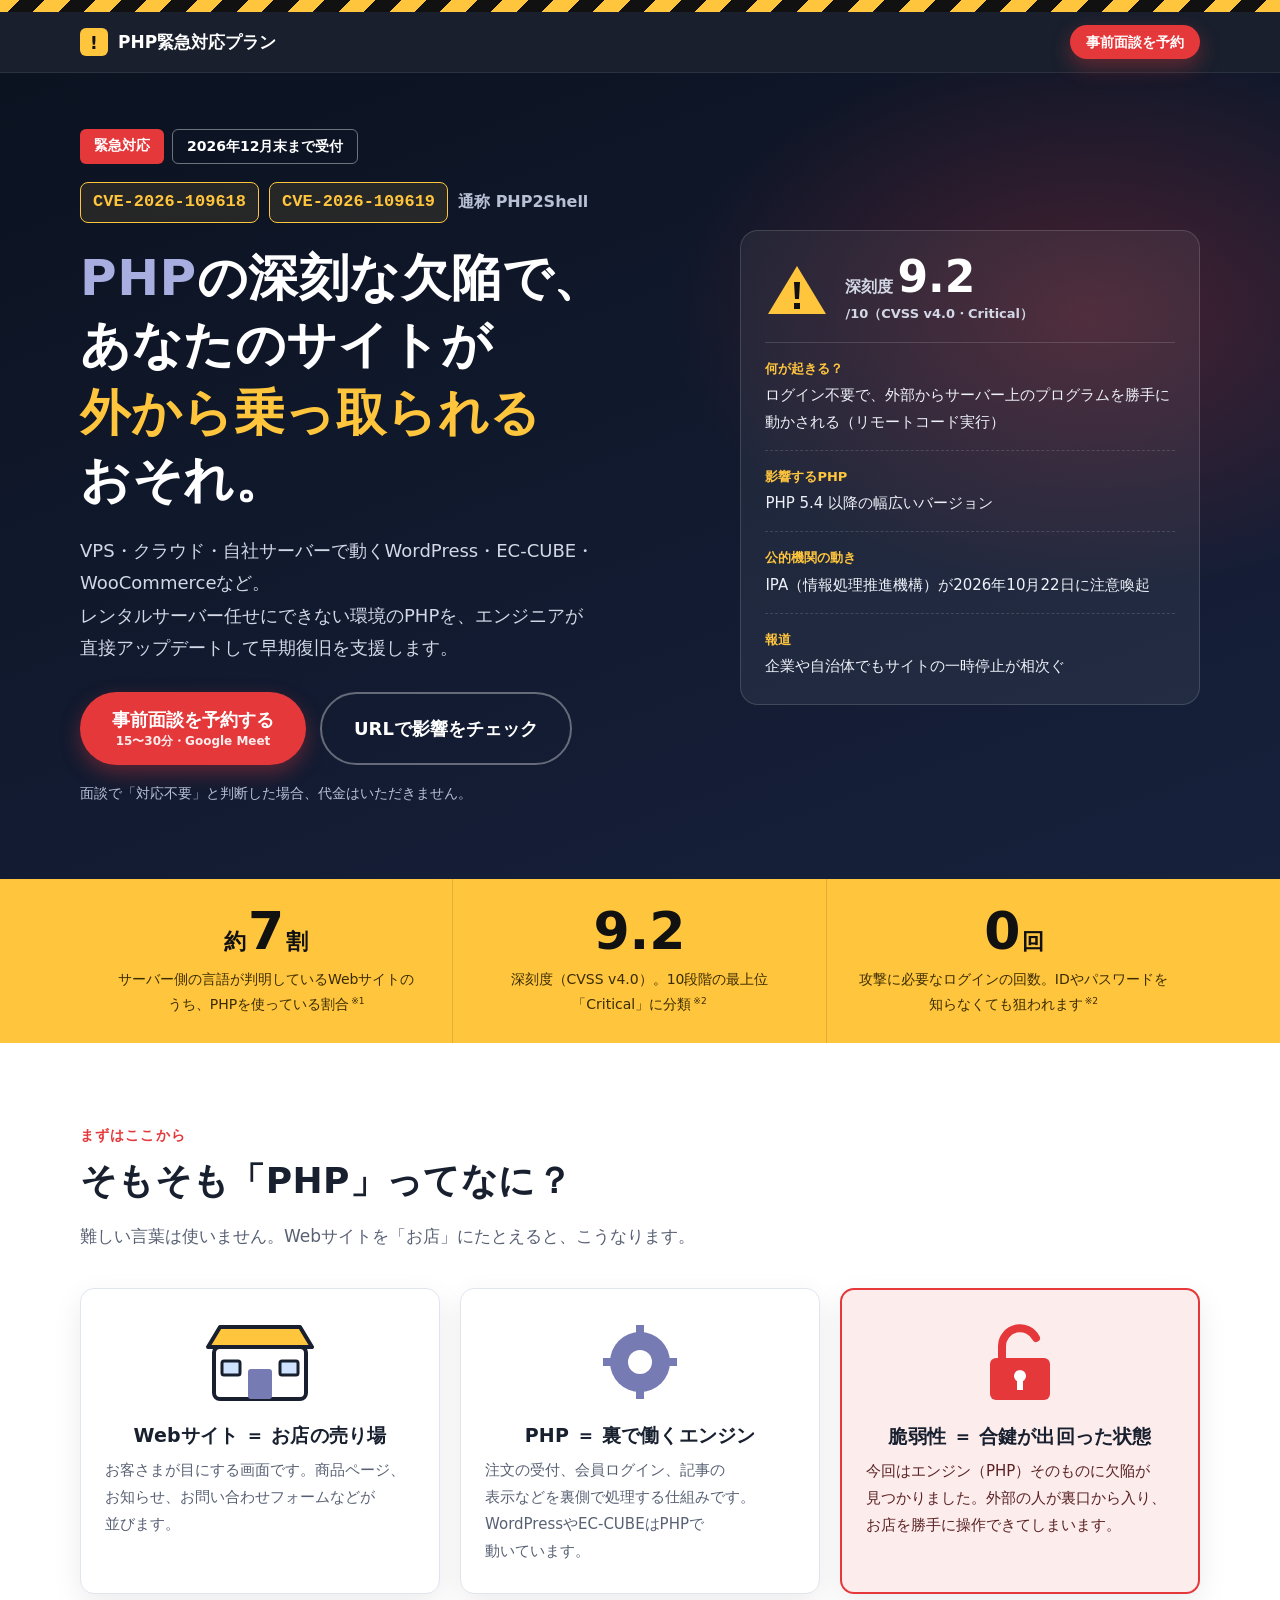
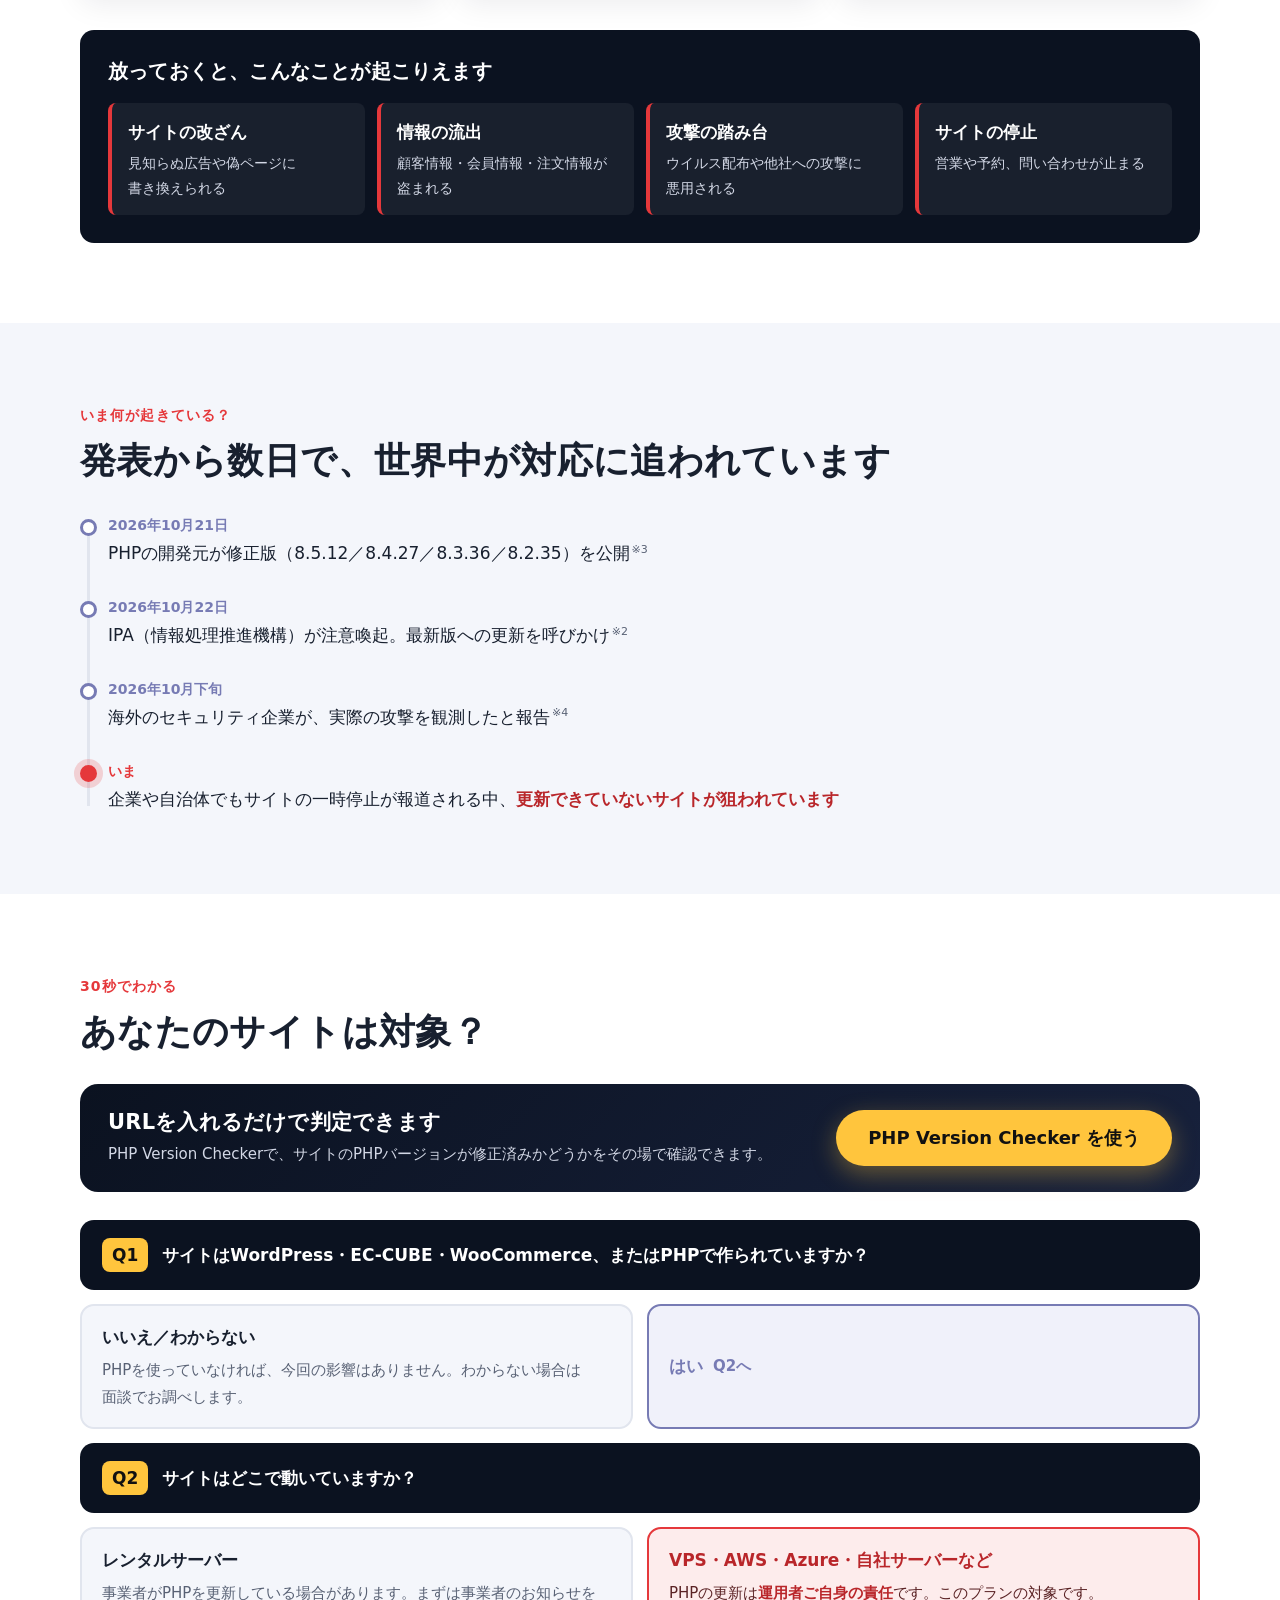
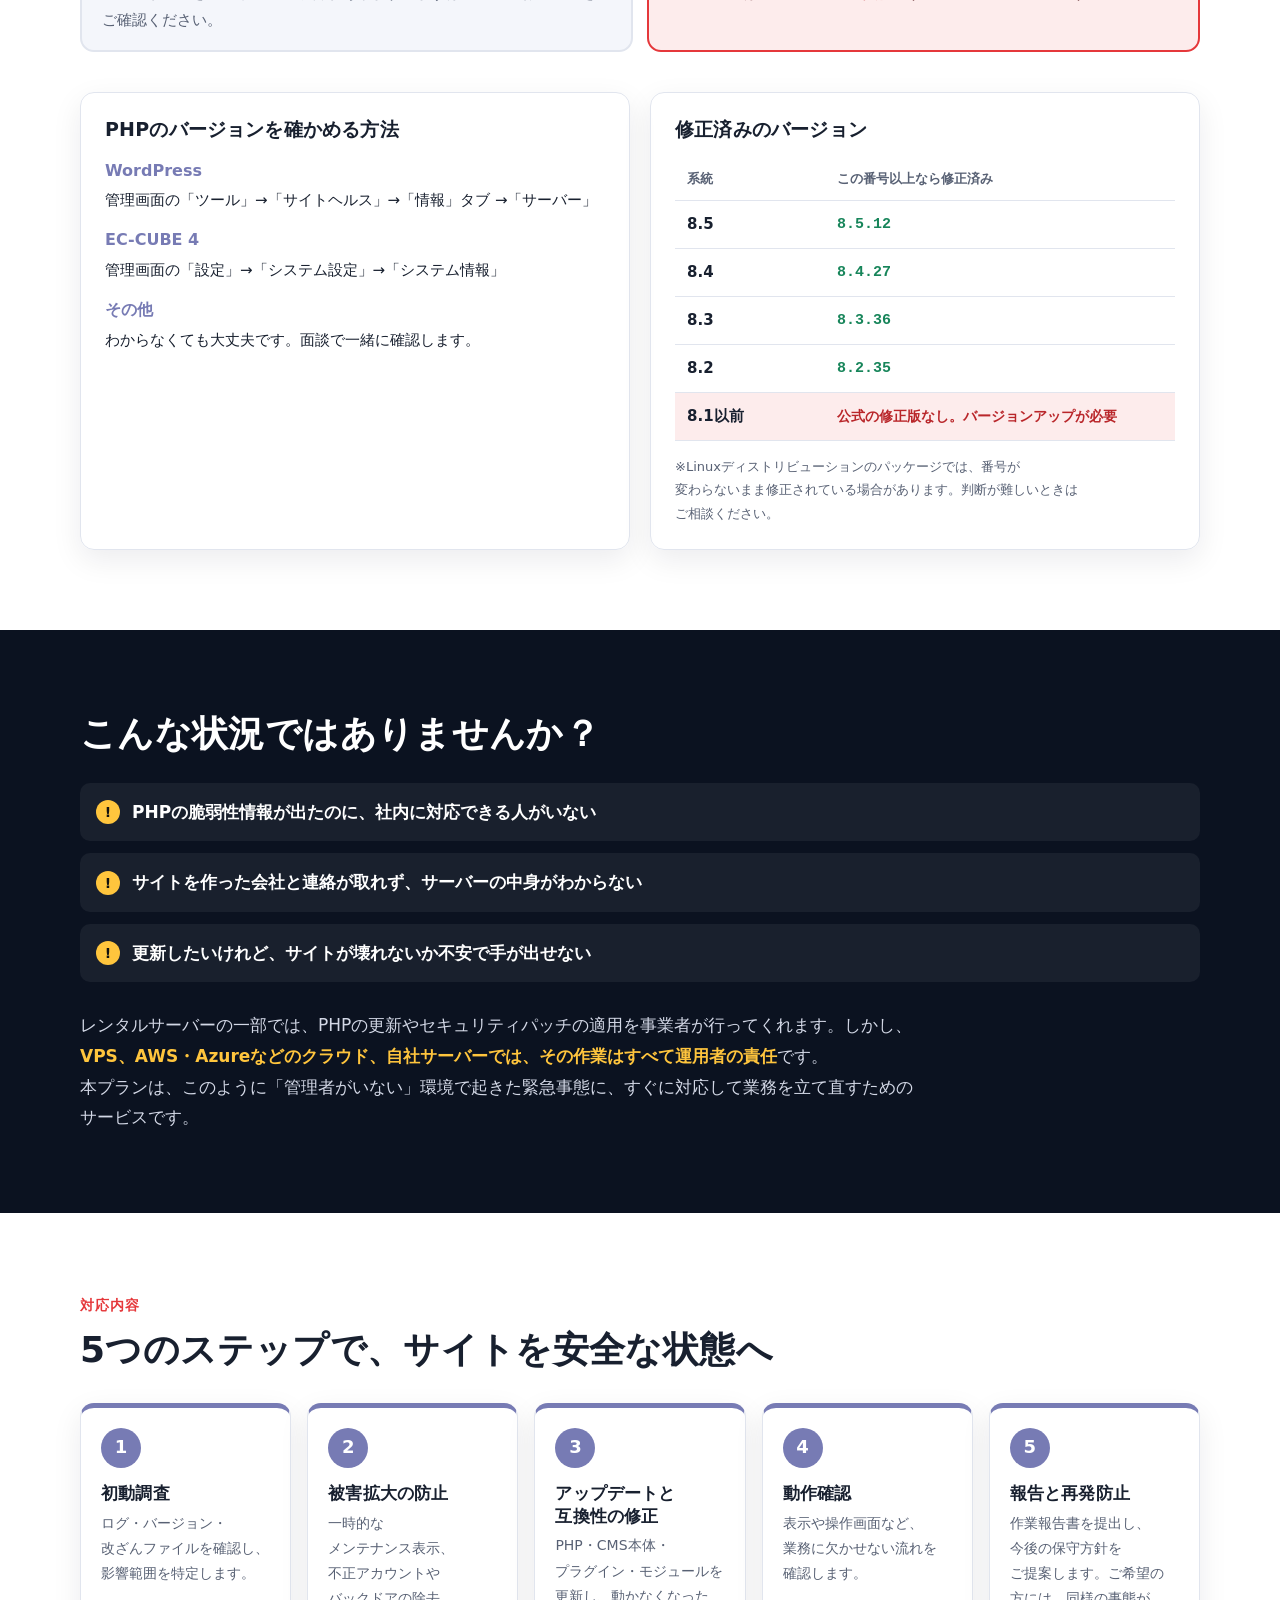
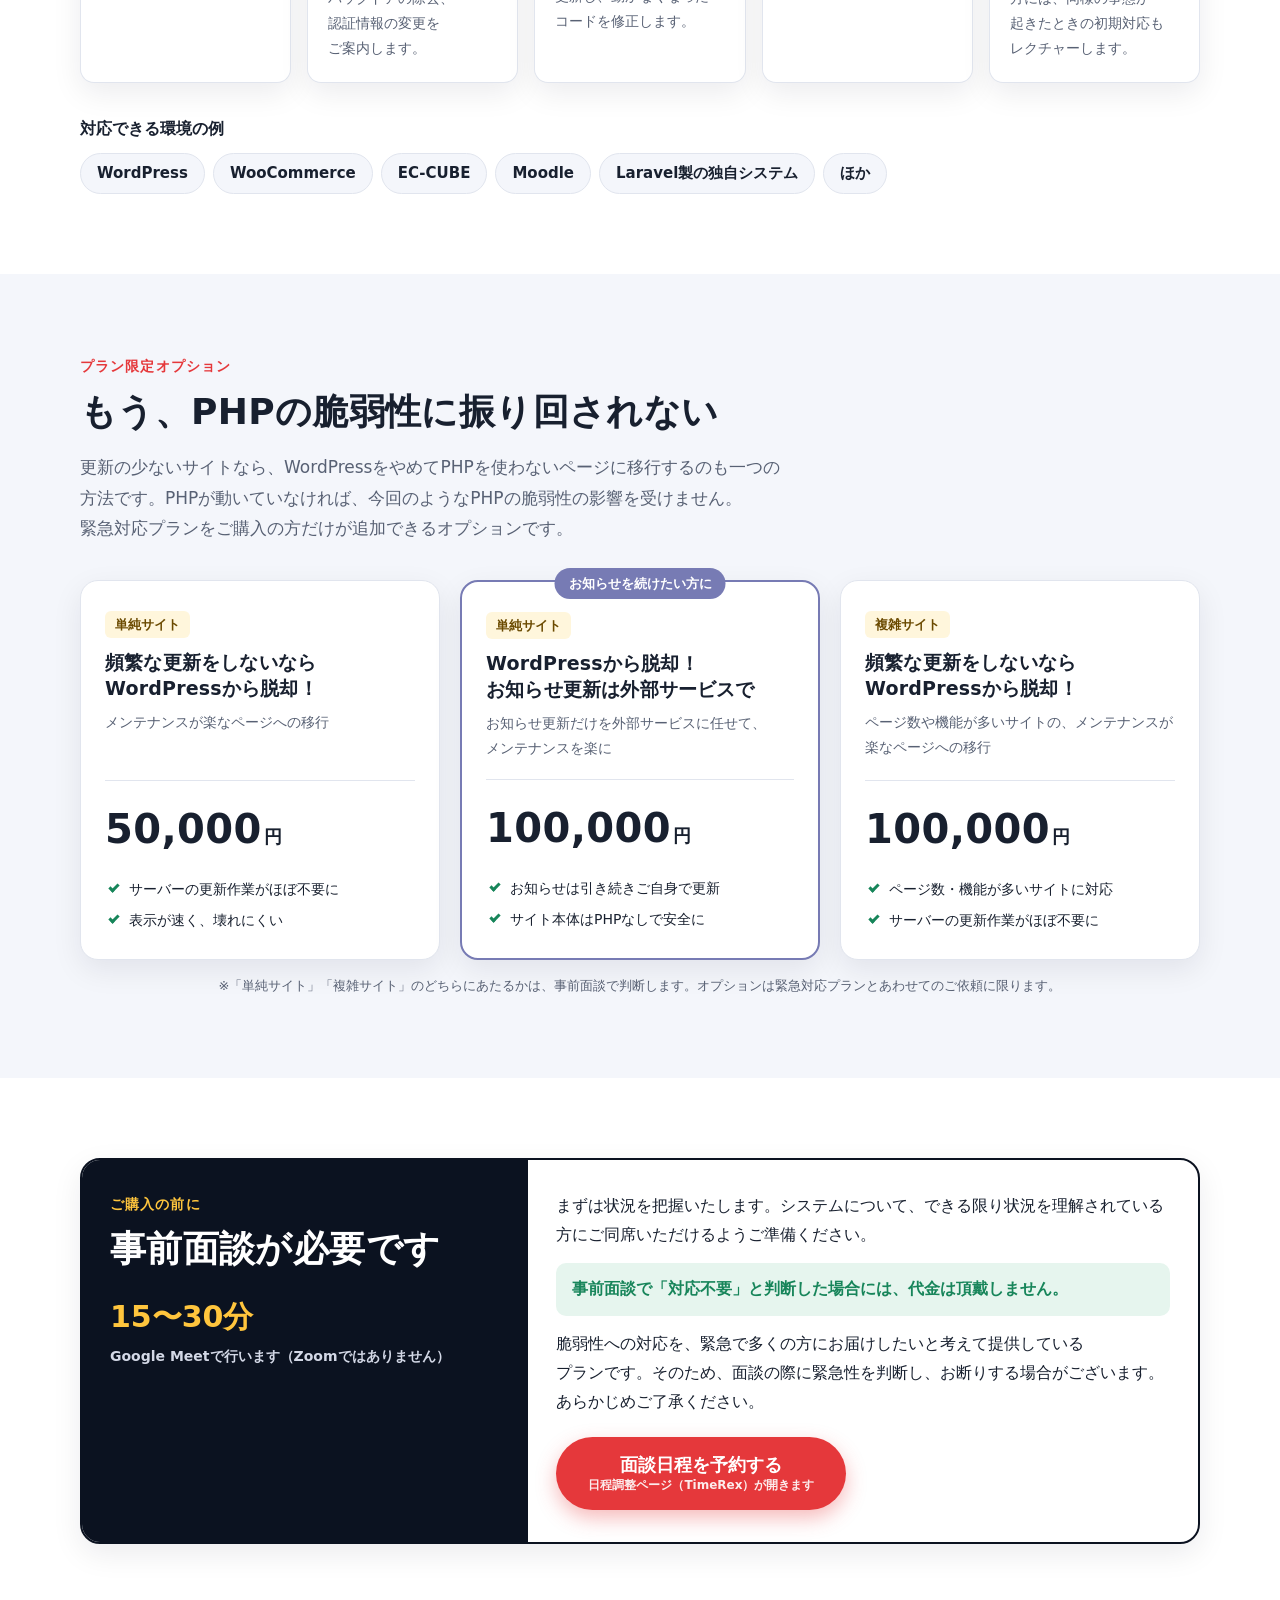
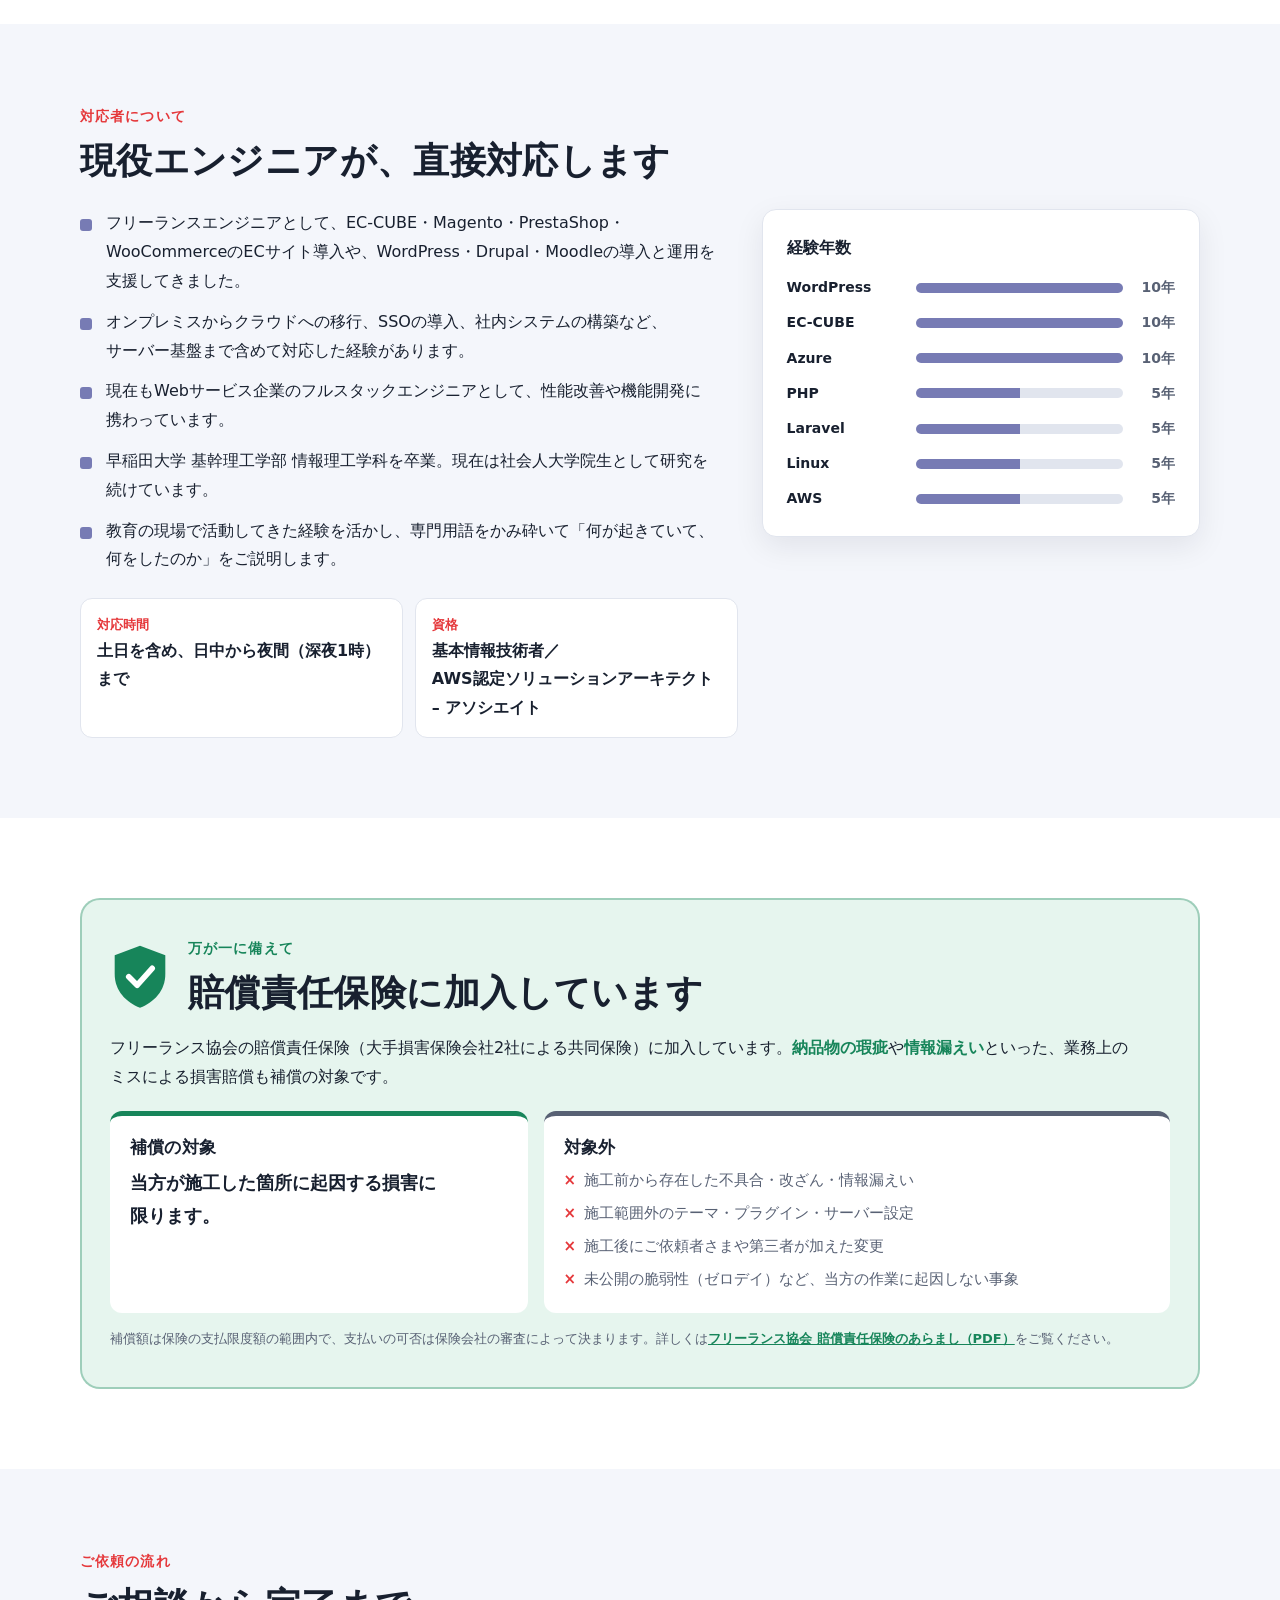
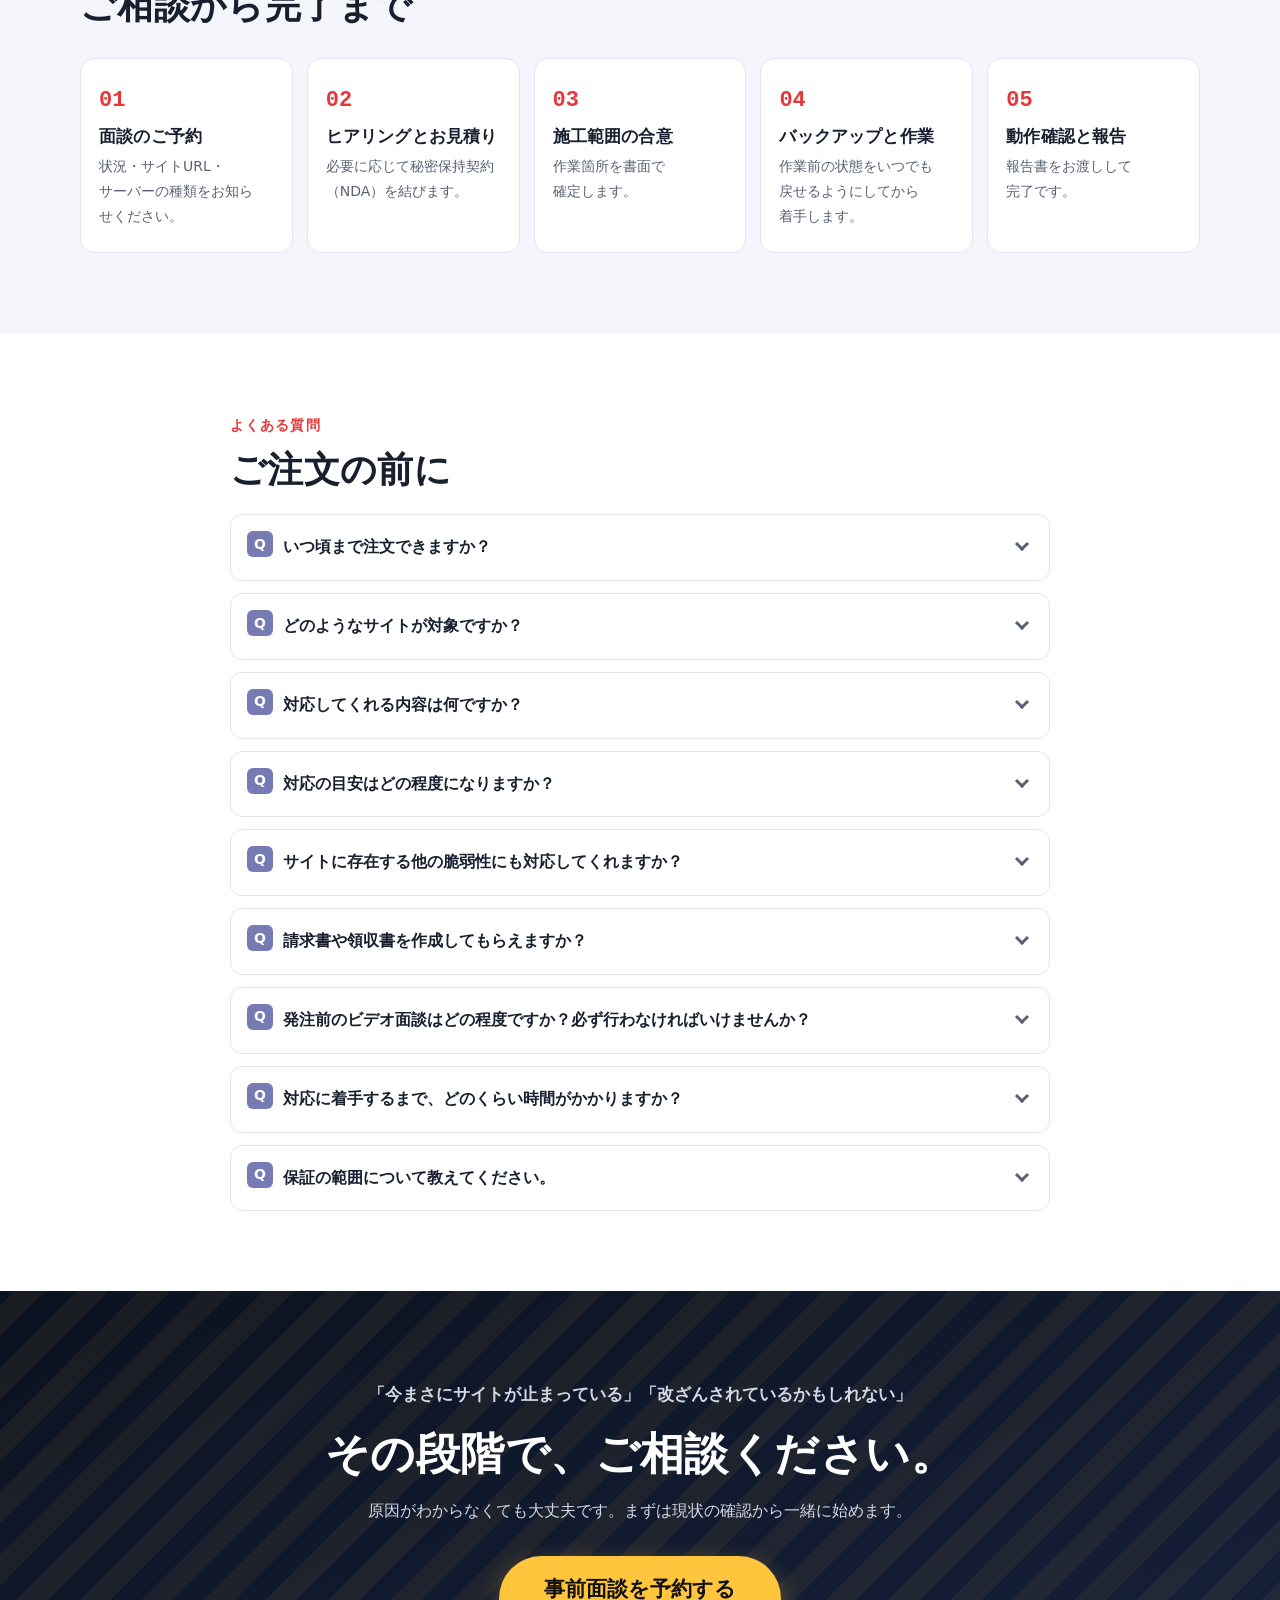
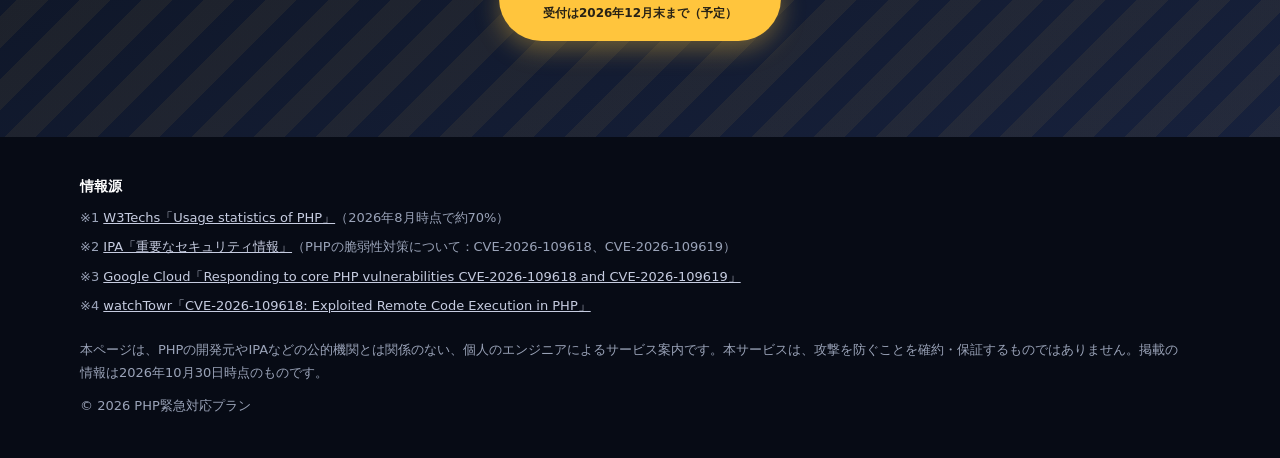
==== commit 9398e33c: "PHP Version Checker を追加し、面談方法を Google Meet に変更 - checker.html / checker.js: URL（中継 php-api.skslprd.c" ====
--- a/index.html
+++ b/index.html
@@ -11,8 +11,8 @@
 <meta property="og:type" content="website">
 <meta property="og:title" content="PHP脆弱性 緊急対応プラン｜PHP2Shell">
 <meta property="og:description" content="VPS・クラウド・自社サーバーで動くWordPress／EC-CUBE／WooCommerceのPHPを、エンジニアが直接アップデート。賠償責任保険加入済み。">
-<meta property="og:url" content="https://kackey621.github.io/php2shell-emergency/">
-<meta property="og:image" content="https://kackey621.github.io/php2shell-emergency/assets/ogp.png">
+<meta property="og:url" content="https://php.skslprd.com/">
+<meta property="og:image" content="https://php.skslprd.com/assets/ogp.png">
 <meta property="og:locale" content="ja_JP">
 <meta name="twitter:card" content="summary_large_image">
 <link rel="icon" href="assets/favicon.svg" type="image/svg+xml">
@@ -47,8 +47,8 @@
         <h1><span class="nb"><span class="php">PHP</span>の深刻な欠陥で、</span><span class="nb">あなたのサイトが</span><span class="nb"><em>外から乗っ取られる</em>おそれ。</span></h1>
         <p class="hero-lead">VPS・クラウド・自社サーバーで動くWordPress・EC-CUBE・WooCommerceなど。<br class="pc">レンタルサーバー任せにできない環境のPHPを、エンジニアが直接アップデートして早期復旧を支援します。</p>
         <div class="hero-cta">
-          <a class="btn btn-lg btn-red" href="https://timerex.net/s/a.kusama_002f/bc2dfae4" target="_blank" rel="noopener noreferrer">事前面談を予約する<small>15〜30分・ココナラ通話</small></a>
-          <a class="btn btn-lg btn-ghost" href="#check">対象かどうか確認する</a>
+          <a class="btn btn-lg btn-red" href="https://timerex.net/s/a.kusama_002f/bc2dfae4" target="_blank" rel="noopener noreferrer">事前面談を予約する<small>15〜30分・Google Meet</small></a>
+          <a class="btn btn-lg btn-ghost" href="checker.html">URLで影響をチェック</a>
         </div>
         <p class="hero-note">面談で「対応不要」と判断した場合、代金はいただきません。</p>
       </div>
@@ -132,6 +132,13 @@
     <div class="wrap">
       <p class="eyebrow">30秒でわかる</p>
       <h2>あなたのサイトは対象？</h2>
+      <div class="checker-banner">
+        <div>
+          <h3>URLを入れるだけで判定できます</h3>
+          <p>PHP Version Checkerで、サイトのPHPバージョンが修正済みかどうかをその場で確認できます。</p>
+        </div>
+        <a class="btn btn-lg btn-amber" href="checker.html">PHP Version Checker を使う</a>
+      </div>
       <div class="flow">
         <div class="flow-q"><span class="flow-num">Q1</span>サイトはWordPress・EC-CUBE・WooCommerce、またはPHPで作られていますか？</div>
         <div class="flow-branch">
@@ -247,7 +254,7 @@
         <div class="interview-head">
           <p class="eyebrow">ご購入の前に</p>
           <h2>事前面談が必要です</h2>
-          <p class="interview-time">15〜30分<span>ココナラの通話機能を使います（Zoomではありません）</span></p>
+          <p class="interview-time">15〜30分<span>Google Meetで行います（Zoomではありません）</span></p>
         </div>
         <div class="interview-body">
           <p>まずは状況を把握いたします。システムについて、できる限り状況を理解されている方にご同席いただけるようご準備ください。</p>
@@ -395,7 +402,7 @@
         <details>
           <summary>発注前のビデオ面談はどの程度ですか？必ず行わなければいけませんか？</summary>
           <div class="faq-a">
-            <p>15分から30分程度を予定しています。方法はZoomではなく、ココナラ上の通話機能です。面談は、対応の可否を判断するために原則必須としています。</p>
+            <p>15分から30分程度を予定しています。方法はZoomではなく、Google Meetです（アプリがなくてもブラウザから参加できます）。面談は、対応の可否を判断するために原則必須としています。</p>
             <p>ただし、対応不可となった場合にもその決定に了承いただき、報酬を返還しないことにも了承いただく特約を付けることを条件に、面談なしでの対応もお引き受けいたします。なお、特別な事情がない限りはおすすめいたしません。原則として、ビデオ通話へご案内いたします。</p>
           </div>
         </details>
--- a/style.css
+++ b/style.css
@@ -422,3 +422,58 @@
   .section { padding: 60px 0; }
   .btn-lg, .btn-xl { width: 100%; }
 }
+
+/* ---- PHP Version Checker ---- */
+[hidden] { display: none !important; }
+code { font-family: "SFMono-Regular", Menlo, Consolas, monospace; background: var(--tint); border: 1px solid var(--line); border-radius: 4px; padding: 0 6px; font-size: .92em; }
+.hero-checker { padding: 56px 0 64px; }
+.hero-checker h1 { font-size: clamp(32px, 5vw, 52px); margin-bottom: 12px; }
+.checker-form { margin-top: 28px; }
+.checker-label { display: block; font-weight: 800; margin-bottom: 8px; }
+.checker-row { display: flex; gap: 10px; flex-wrap: wrap; }
+.checker-input {
+  flex: 1 1 260px; min-width: 0; font: inherit; font-size: 17px; padding: 14px 16px;
+  border-radius: 12px; border: 2px solid rgba(255, 255, 255, .25); background: #fff; color: var(--ink);
+}
+.checker-input:focus { outline: 3px solid var(--amber); outline-offset: 1px; }
+.checker-btn { border: 0; font: inherit; font-weight: 800; font-size: 17px; cursor: pointer; padding: 14px 28px; }
+.checker-btn:disabled { opacity: .6; cursor: progress; transform: none; }
+.checker-hint { font-size: 13px; color: #B8C0D6; margin-top: 10px; }
+.checker-form-light .checker-input { border-color: var(--line); }
+.checker-form-light { margin: 0 0 24px; }
+.howto-card { background: #fff; border: 1px solid var(--line); border-radius: var(--radius); padding: 20px 24px; }
+.section-result { padding: 48px 0; }
+.result-card { border-radius: 18px; padding: 28px; border: 3px solid var(--line); background: #fff; box-shadow: var(--shadow); display: grid; gap: 10px; }
+.result-badge { justify-self: start; font-weight: 900; font-size: 15px; padding: 4px 14px; border-radius: 999px; background: var(--line); color: var(--ink); }
+.result-title { font-size: clamp(21px, 3vw, 28px); }
+.result-version { font-family: "SFMono-Regular", Menlo, Consolas, monospace; font-weight: 700; color: var(--muted); }
+.result-version:empty { display: none; }
+.result-detail { font-size: 16px; }
+.result-notes { display: grid; gap: 6px; }
+.result-notes li { position: relative; padding-left: 20px; font-size: 14px; color: var(--muted); }
+.result-notes li::before { content: "※"; position: absolute; left: 0; }
+.result-raw { display: grid; grid-template-columns: auto 1fr; gap: 4px 14px; margin: 6px 0 0; font-size: 13px; background: var(--tint); border-radius: 10px; padding: 12px 14px; }
+.result-raw dt { font-weight: 800; color: var(--muted); }
+.result-raw dd { margin: 0; font-family: "SFMono-Regular", Menlo, Consolas, monospace; overflow-wrap: anywhere; }
+.result-cta { margin-top: 8px; }
+.is-danger { border-color: var(--red); background: var(--red-soft); }
+.is-danger .result-badge { background: var(--red); color: #fff; }
+.is-danger .result-title { color: var(--red-dark); }
+.is-warn { border-color: var(--amber); background: var(--amber-soft); }
+.is-warn .result-badge { background: var(--amber); color: #111; }
+.is-safe { border-color: var(--green); background: var(--green-soft); }
+.is-safe .result-badge { background: var(--green); color: #fff; }
+.is-safe .result-title { color: var(--green); }
+.caveats { display: grid; gap: 8px; margin-top: 24px; }
+.caveats li { position: relative; padding-left: 22px; font-size: 15px; color: var(--muted); }
+.caveats li::before { content: "!"; position: absolute; left: 0; top: 3px; width: 16px; height: 16px; border-radius: 50%; background: var(--amber); color: #111; font-size: 11px; font-weight: 900; display: grid; place-items: center; }
+
+/* LP内のチェッカー案内 */
+.checker-banner {
+  display: grid; gap: 16px; align-items: center; margin: 28px 0 8px; padding: 24px 28px; border-radius: 18px;
+  background: linear-gradient(135deg, var(--navy), var(--navy-2)); color: #fff;
+}
+@media (min-width: 760px) { .checker-banner { grid-template-columns: 1fr auto; } }
+.checker-banner h3 { font-size: 21px; margin-bottom: 4px; }
+.checker-banner p { color: #D3D8E6; font-size: 15px; }
+.section-result { scroll-margin-top: 72px; }
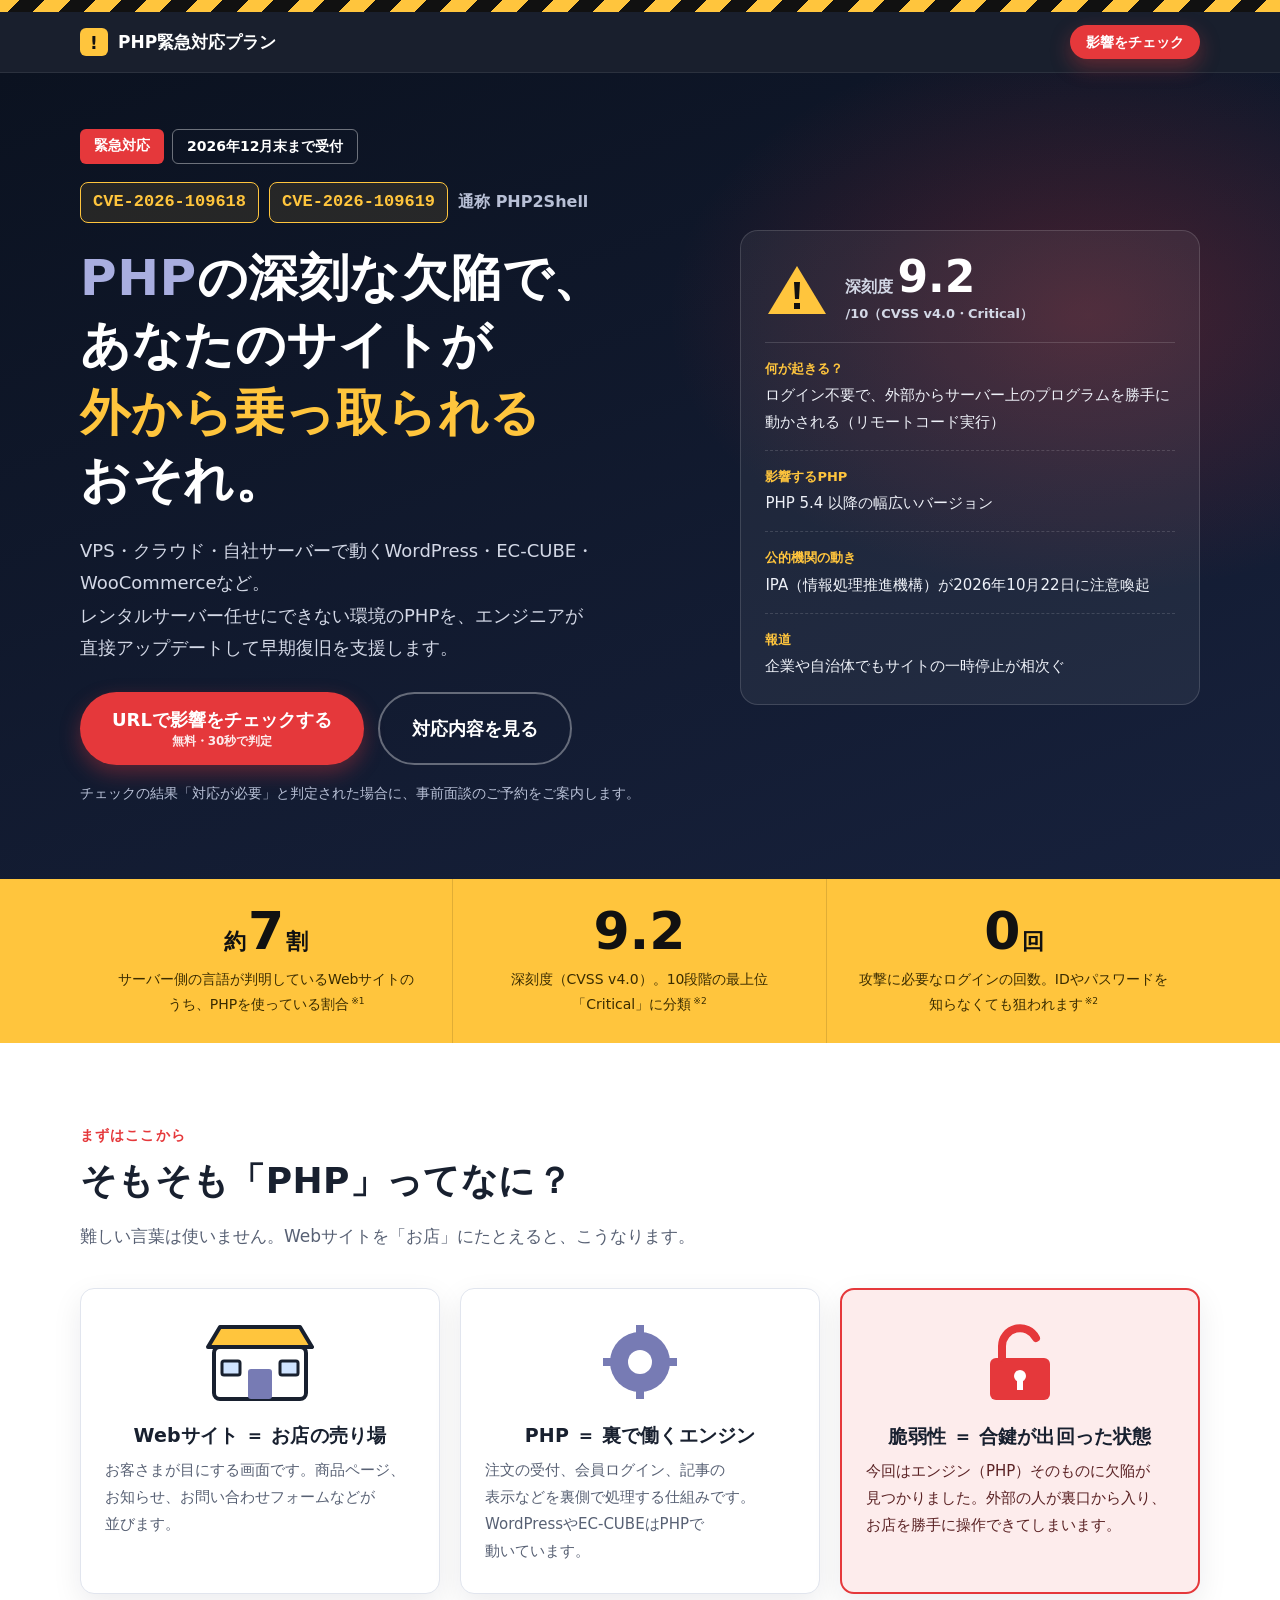
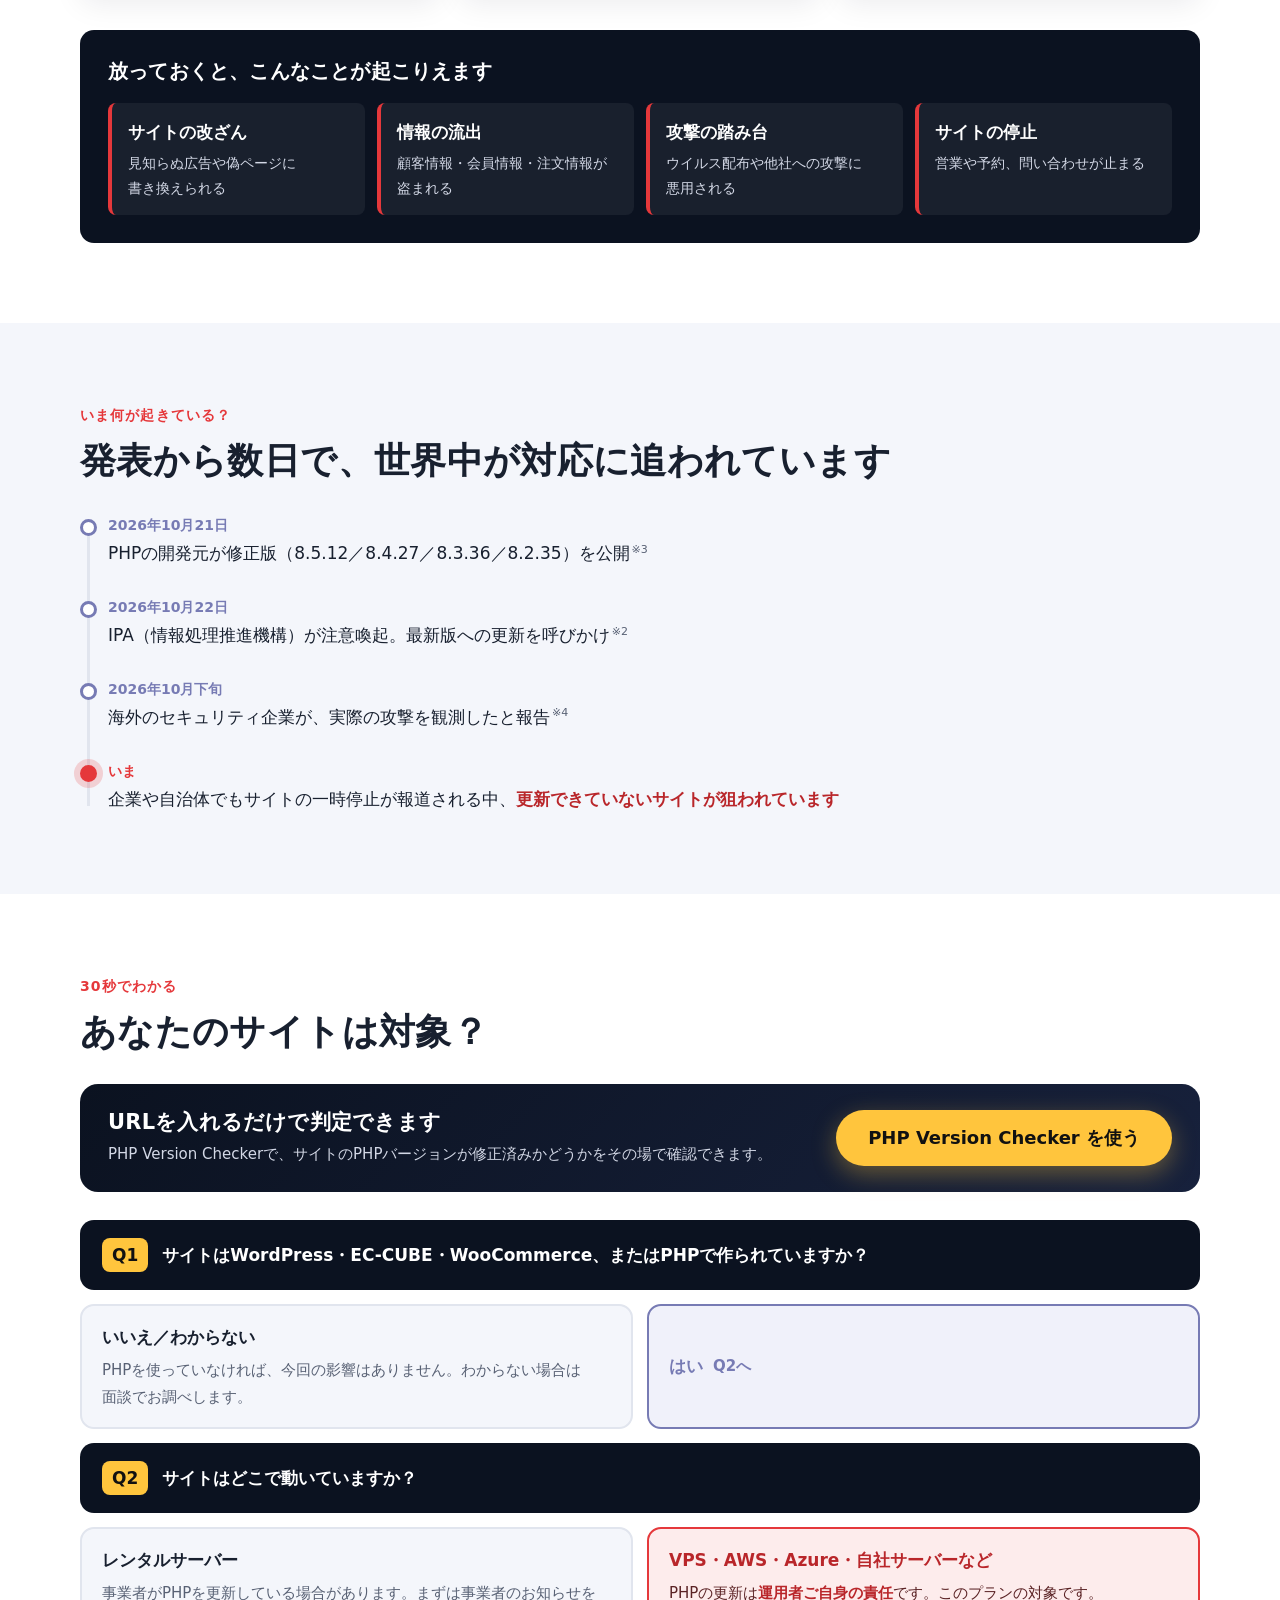
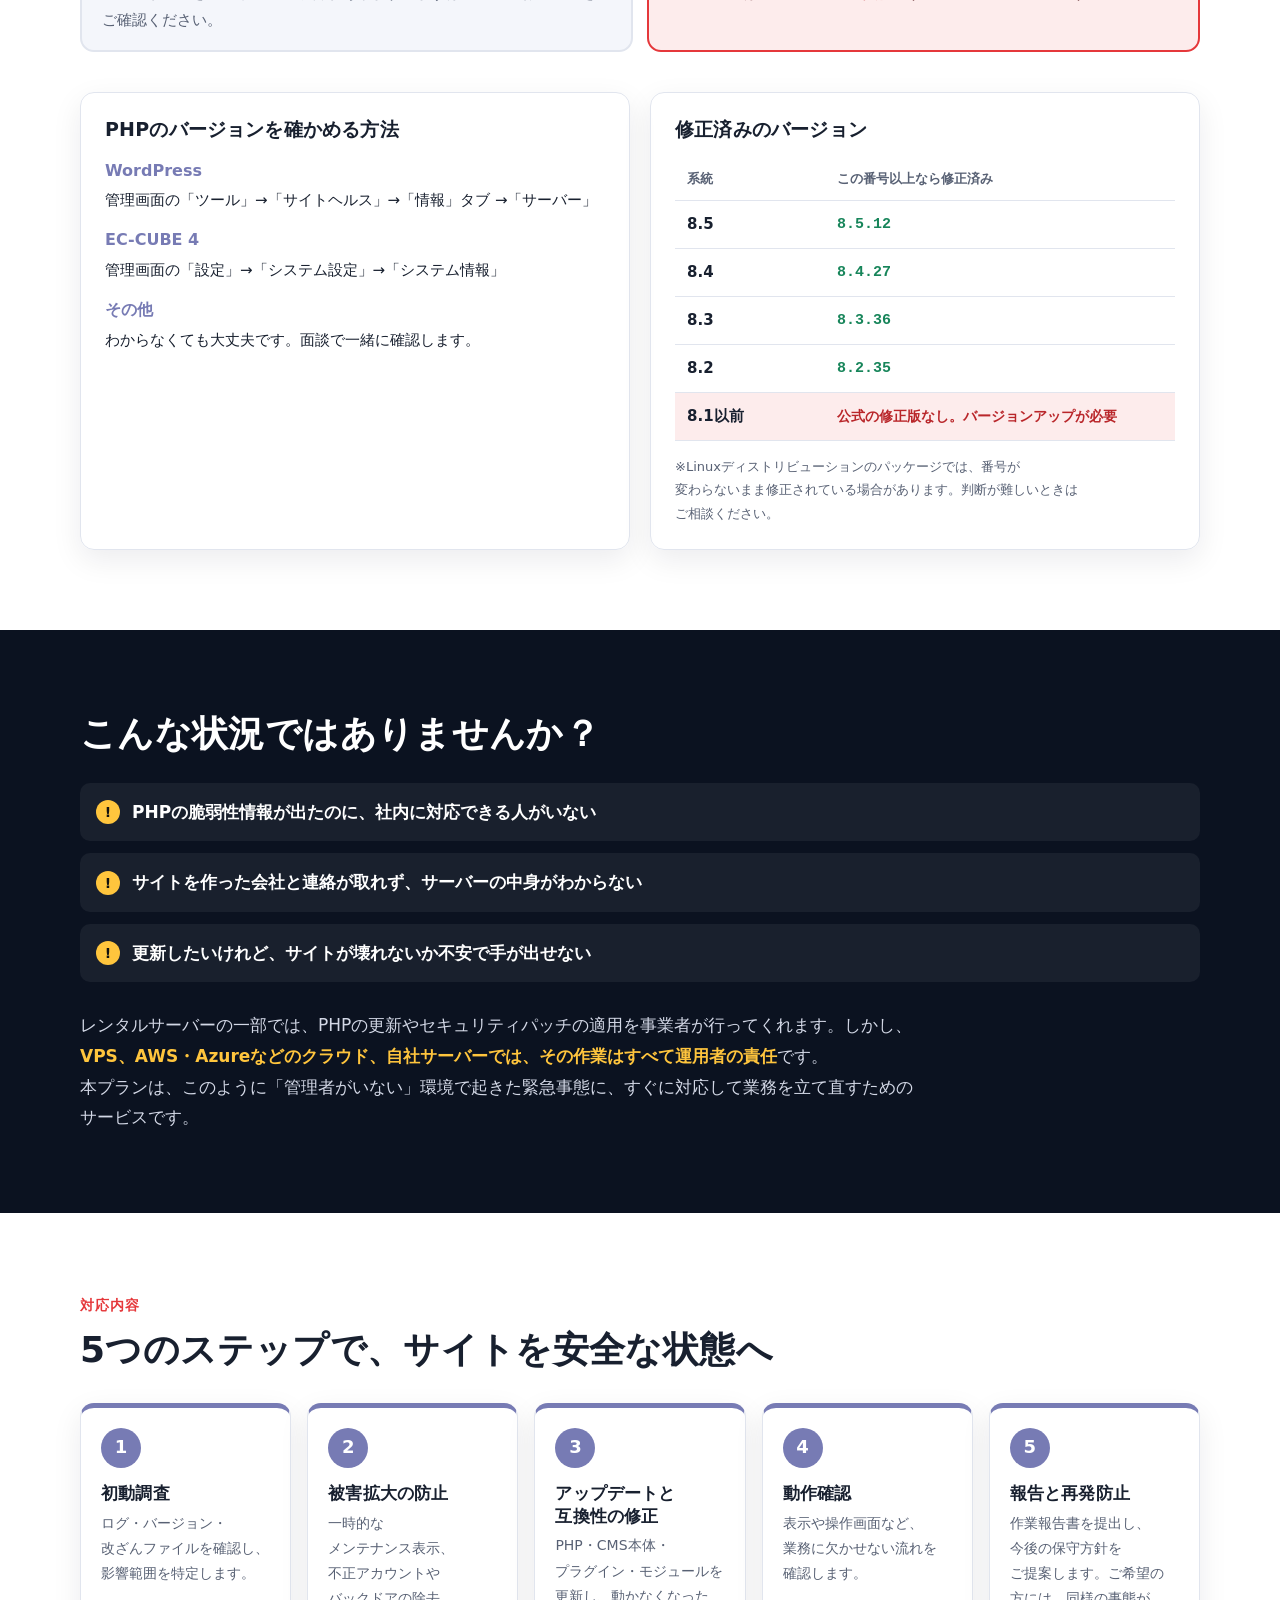
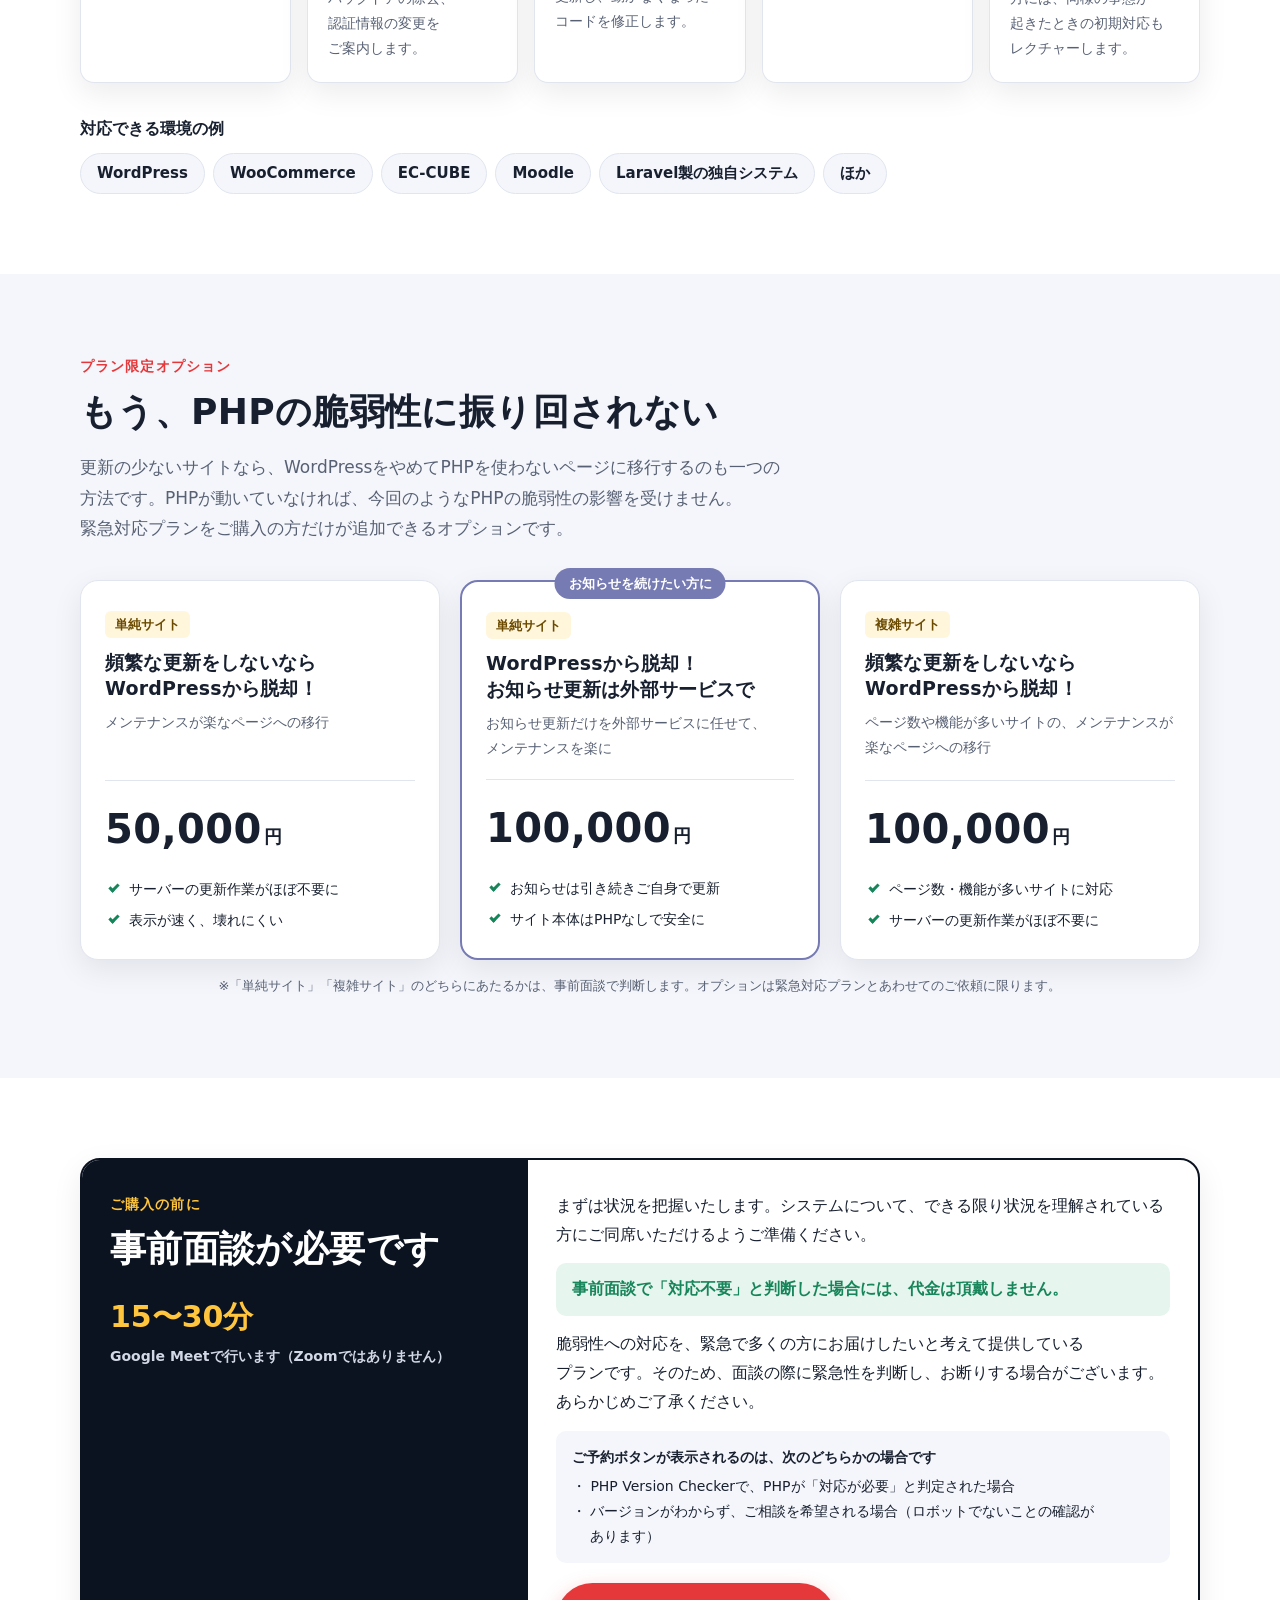
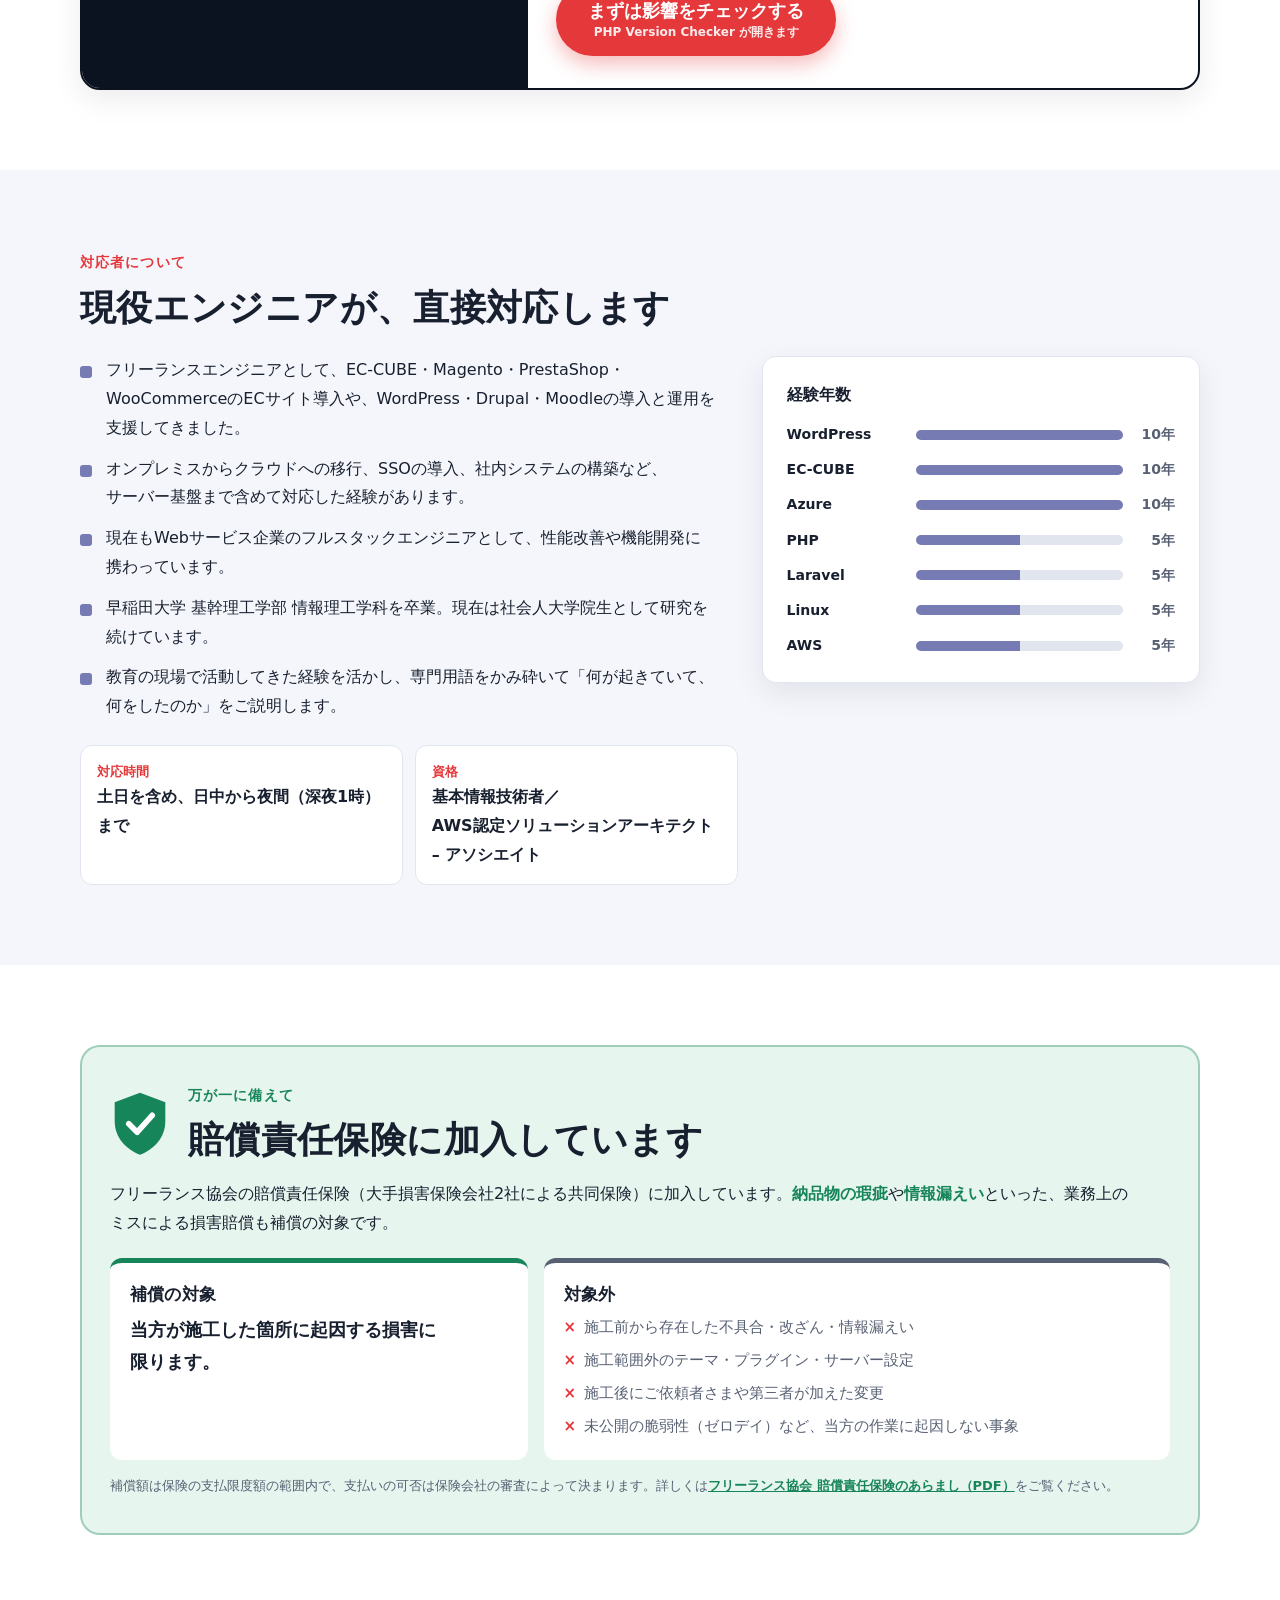
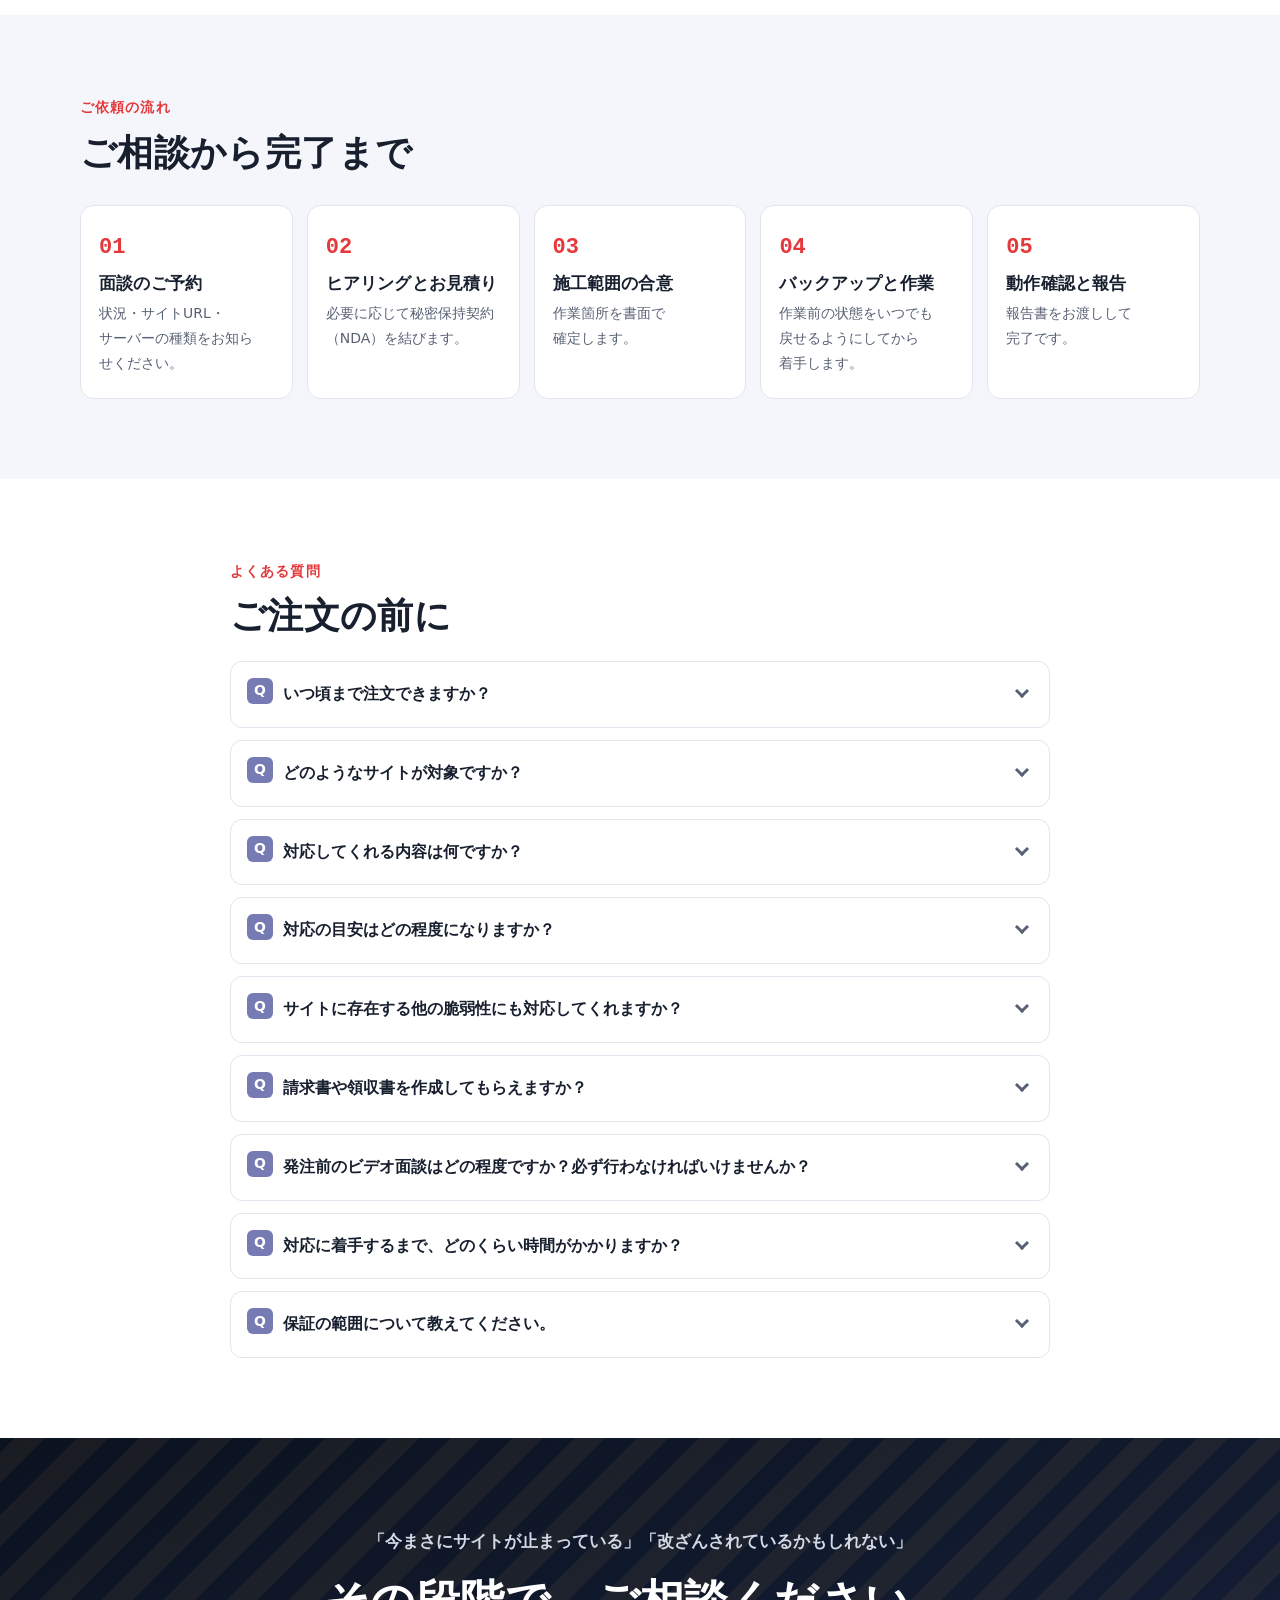
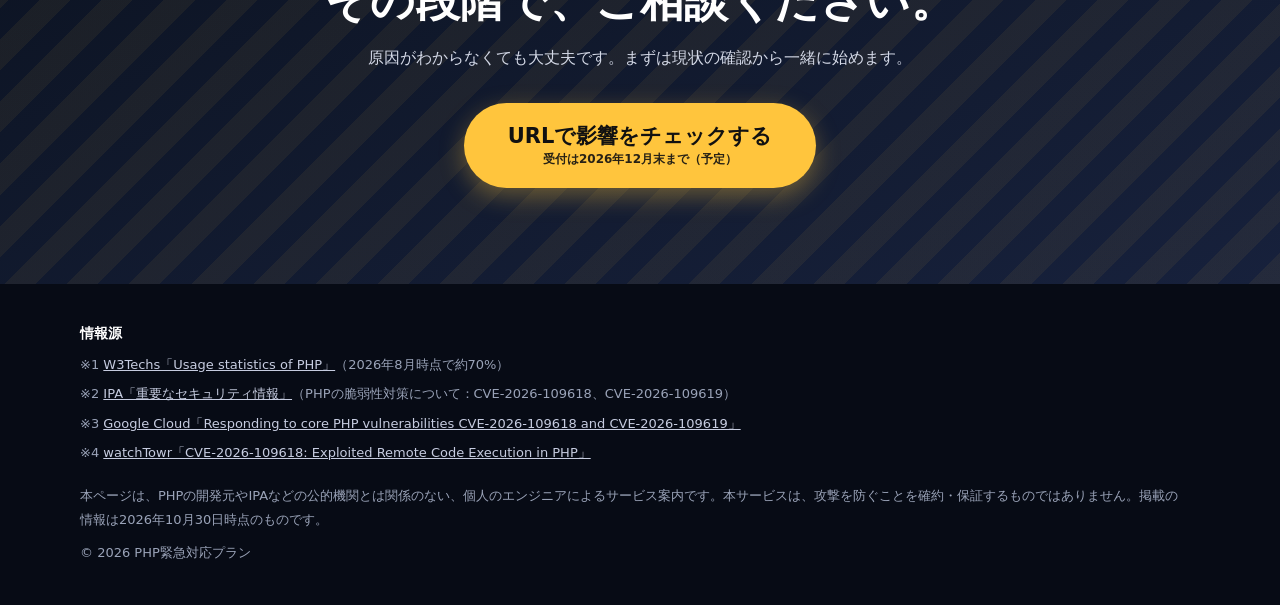
==== commit 47404de0: "予約ボタンを「対応が必要」判定時と reCAPTCHA 通過後に限定 - LP の予約ボタンをすべてチェッカーへの導線に置き換え、予約URLを静的ファイルから除去 - 遠隔確認で対応が必要 → 中継が" ====
--- a/index.html
+++ b/index.html
@@ -25,7 +25,7 @@
 <header class="site-header">
   <div class="wrap header-inner">
     <a class="logo" href="#top"><span class="logo-mark" aria-hidden="true">!</span>PHP緊急対応プラン</a>
-    <a class="btn btn-sm btn-red" href="https://timerex.net/s/a.kusama_002f/bc2dfae4" target="_blank" rel="noopener noreferrer">事前面談を予約</a>
+    <a class="btn btn-sm btn-red" href="checker.html">影響をチェック</a>
   </div>
 </header>
 
@@ -47,10 +47,10 @@
         <h1><span class="nb"><span class="php">PHP</span>の深刻な欠陥で、</span><span class="nb">あなたのサイトが</span><span class="nb"><em>外から乗っ取られる</em>おそれ。</span></h1>
         <p class="hero-lead">VPS・クラウド・自社サーバーで動くWordPress・EC-CUBE・WooCommerceなど。<br class="pc">レンタルサーバー任せにできない環境のPHPを、エンジニアが直接アップデートして早期復旧を支援します。</p>
         <div class="hero-cta">
-          <a class="btn btn-lg btn-red" href="https://timerex.net/s/a.kusama_002f/bc2dfae4" target="_blank" rel="noopener noreferrer">事前面談を予約する<small>15〜30分・Google Meet</small></a>
-          <a class="btn btn-lg btn-ghost" href="checker.html">URLで影響をチェック</a>
-        </div>
-        <p class="hero-note">面談で「対応不要」と判断した場合、代金はいただきません。</p>
+          <a class="btn btn-lg btn-red" href="checker.html">URLで影響をチェックする<small>無料・30秒で判定</small></a>
+          <a class="btn btn-lg btn-ghost" href="#service">対応内容を見る</a>
+        </div>
+        <p class="hero-note">チェックの結果「対応が必要」と判定された場合に、事前面談のご予約をご案内します。</p>
       </div>
 
       <aside class="alert-card" aria-label="脆弱性の概要">
@@ -260,7 +260,14 @@
           <p>まずは状況を把握いたします。システムについて、できる限り状況を理解されている方にご同席いただけるようご準備ください。</p>
           <p class="interview-free">事前面談で「対応不要」と判断した場合には、代金は頂戴しません。</p>
           <p>脆弱性への対応を、緊急で多くの方にお届けしたいと考えて提供しているプランです。そのため、面談の際に緊急性を判断し、お断りする場合がございます。あらかじめご了承ください。</p>
-          <a class="btn btn-lg btn-red" href="https://timerex.net/s/a.kusama_002f/bc2dfae4" target="_blank" rel="noopener noreferrer">面談日程を予約する<small>日程調整ページ（TimeRex）が開きます</small></a>
+          <div class="booking-rule">
+            <p class="booking-rule-title">ご予約ボタンが表示されるのは、次のどちらかの場合です</p>
+            <ul>
+              <li>PHP Version Checkerで、PHPが「対応が必要」と判定された場合</li>
+              <li>バージョンがわからず、ご相談を希望される場合（ロボットでないことの確認があります）</li>
+            </ul>
+          </div>
+          <a class="btn btn-lg btn-red" href="checker.html">まずは影響をチェックする<small>PHP Version Checker が開きます</small></a>
         </div>
       </div>
     </div>
@@ -429,7 +436,7 @@
       <p class="final-kicker">「今まさにサイトが止まっている」「改ざんされているかもしれない」</p>
       <h2>その段階で、ご相談ください。</h2>
       <p>原因がわからなくても大丈夫です。まずは現状の確認から一緒に始めます。</p>
-      <a class="btn btn-xl btn-amber" href="https://timerex.net/s/a.kusama_002f/bc2dfae4" target="_blank" rel="noopener noreferrer">事前面談を予約する<small>受付は2026年12月末まで（予定）</small></a>
+      <a class="btn btn-xl btn-amber" href="checker.html">URLで影響をチェックする<small>受付は2026年12月末まで（予定）</small></a>
     </div>
   </section>
 
@@ -450,7 +457,7 @@
 </footer>
 
 <div class="mobile-cta">
-  <a class="btn btn-red" href="https://timerex.net/s/a.kusama_002f/bc2dfae4" target="_blank" rel="noopener noreferrer">事前面談を予約する</a>
+  <a class="btn btn-red" href="checker.html">URLで影響をチェックする</a>
 </div>
 
 </body>
--- a/style.css
+++ b/style.css
@@ -477,3 +477,22 @@
 .checker-banner h3 { font-size: 21px; margin-bottom: 4px; }
 .checker-banner p { color: #D3D8E6; font-size: 15px; }
 .section-result { scroll-margin-top: 72px; }
+
+/* 予約ボタンの表示条件・reCAPTCHA */
+.btn-navy { background: var(--navy); color: #fff; border: 0; font: inherit; font-weight: 800; cursor: pointer; }
+.btn-navy:hover { background: var(--navy-2); }
+.result-cta { display: grid; gap: 12px; justify-items: start; }
+.consult { display: grid; gap: 12px; }
+.recaptcha-box { background: #fff; border: 1px solid var(--line); border-radius: 12px; padding: 16px; display: grid; gap: 10px; }
+.recaptcha-lead { font-weight: 700; font-size: 15px; }
+.recaptcha-note { font-size: 12px; color: var(--muted); }
+.recaptcha-note a { color: var(--php); }
+#recaptcha { min-height: 78px; }
+.consult-msg { font-weight: 700; font-size: 14px; color: var(--ink); }
+.consult-msg:empty { display: none; }
+.unknown-box { margin-top: 24px; padding: 20px 24px; border-radius: var(--radius); border: 2px dashed var(--php); background: #fff; display: grid; gap: 12px; justify-items: start; }
+.unknown-box b { display: block; font-size: 17px; margin-bottom: 2px; }
+.booking-rule { background: var(--tint); border-radius: 10px; padding: 14px 16px; font-size: 14px; }
+.booking-rule-title { font-weight: 800; margin-bottom: 4px; }
+.booking-rule li { position: relative; padding-left: 18px; }
+.booking-rule li::before { content: "・"; position: absolute; left: 0; }
